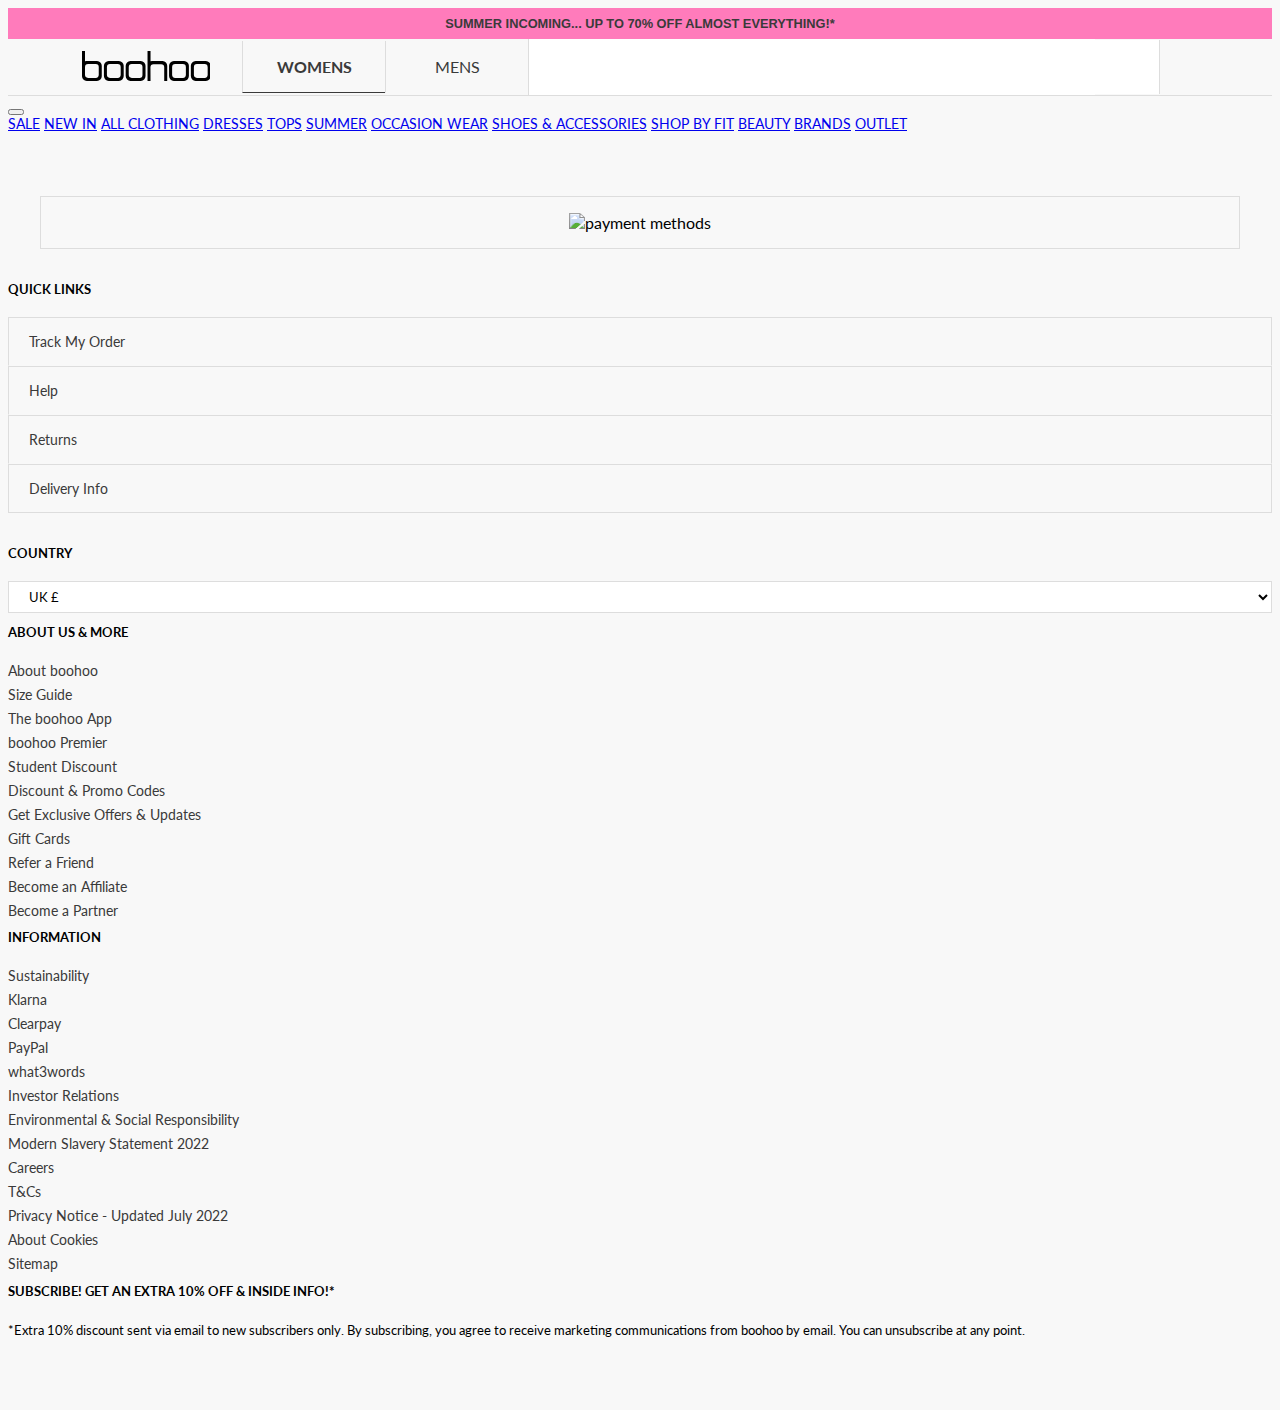
==== product-one.html @ 7d6a8aeb "A" ====
<!doctype html>
<html lang="en">

<head>
    <meta charset="utf-8">
    <meta name="viewport" content="width=device-width, initial-scale=1">
    <title>Bootstrap demo</title>
    <link href="https://cdn.jsdelivr.net/npm/bootstrap@5.3.0/dist/css/bootstrap.min.css" rel="stylesheet"
        integrity="sha384-9ndCyUaIbzAi2FUVXJi0CjmCapSmO7SnpJef0486qhLnuZ2cdeRhO02iuK6FUUVM" crossorigin="anonymous">
    <link rel="preconnect" href="https://fonts.googleapis.com">
    <link rel="preconnect" href="https://fonts.gstatic.com" crossorigin>
    <link href="https://fonts.googleapis.com/css2?family=Lato:wght@400;700&display=swap" rel="stylesheet">
    <style>
        body {
            background: #f8f8f8;
            font-family: 'Lato', sans-serif;
            /* font:13px/1.2 "Lato","Helvetica Neue","Helvetica","Arial","Nimbus Sans L","Nimbus Sans D OT","Liberation Sans",sans-serif */
        }

        body img {
            max-width: 100%;
        }

        .navegation-container {
            position: fixed;
            top: 0;
        }

        .first-navigation {
            align-items: center;
            display: flex;
            border-bottom: 1px solid #ddd;
            justify-content: center;
        }

        .first-navigation_logo {
            margin: 0 2rem;
        }

        .first-navigation .first-navigation_search {
            width: 50%;
            display: flex;
            align-items: center;
        }

        .first-navigation .first-navigation_search button {
            background: #fff;
            border: 0;
            height: 54px;
            padding: 0 2rem;
            border-right: 1px solid #ddd;
        }

        .first-navigation .first-navigation_search input {
            height: 54px;
            width: 90%;
            border: 0;
            border-left: 1px solid #ddd;
        }


        .first-navigation .first-navigation_settings {
            margin-left: 10px;
        }

        .first-navigation .first-navigation_settings ul {
            align-items: center;
            display: flex;
            list-style: none;
            margin: 0;
            padding: 0;
        }

        .first-navigation .first-navigation_settings ul li {
            margin-right: 20px;
        }

        .first-navigation .first-navigation_settings ul li a {
            color: #3a3a3a
        }

        .first-navigation .first-navigation_gender_container {
            display: flex;
        }

        .first-navigation .first-navigation_gender_container a,
        .first-navigation .first-navigation_gender_container a {
            color: #3a3a3a;
            text-decoration: none;
            padding: 1rem;
            border-left: 1px solid #ddd;
            width: 110px;
            text-align: center;
            border-bottom: 1px solid transparent;
        }

        .first-navigation .first-navigation_gender_container a:first-child {
            font-weight: bold;
            border-bottom: 1px solid #3a3a3a;
        }

        .b-promotion_header-wrapper {
            background: #ff7bbb;
            padding: 0.5rem 0;
        }

        .b-promotion_header-wrapper a {
            text-transform: uppercase;
            color: #3a3a3a;
            text-decoration: none;
            font-size: .8rem;
            text-align: center;
            display: block;
            font-family: Arial, Helvetica, sans-serif;
            font-weight: bold;
        }

        .navbar-expand-lg .navbar-collapse {
            justify-content: center;
            font-size: .9rem
        }

        .l-footer-top {
            margin: 2rem;
        }

        .l-footer-top .b-footer_top {
            display: flex;
            justify-content: center;
            border: 1px solid #ddd;
            padding: 1rem;
        }

        footer {
            padding-bottom: 4rem;
        }

        footer h2 {
            font-weight: 700;
            margin-bottom: 20px;
            text-transform: uppercase;
            font-size: .8rem;
        }

        footer ul {
            margin: 0;
            padding: 0;
            list-style: none;
        }

        footer ul li a {
            color: #3a3a3a;
            text-decoration: none;
            font-size: .9rem;
        }

        footer #quick-links select {
            background: #fff;
            border: 1px solid #ddd;
            height: 32px;
            line-height: 32px;
            border-radius: 0;
            box-shadow: none;
            box-sizing: border-box;
            color: inherit;
            cursor: pointer;
            font-family: inherit;
            font-size: 13px;
            font-weight: normal;
            height: 32px;
            line-height: 18px;
            outline: none;
            padding: 0 36px 0 16px;
            position: relative;
            -webkit-user-select: none;
            user-select: none;
            width: 100%;
        }

        footer #quick-links ul {
            margin-bottom: 2rem;
        }

        footer #quick-links ul li {
            border: solid 1px #ddd;
            border-bottom-color: transparent;
        }

        footer #quick-links ul li:last-child {
            border-bottom-color: #ddd;
        }

        footer #quick-links ul li a {
            align-items: center;
            border-top: 1px solid #ddd;
            display: flex;
            justify-content: space-between;
            padding: 15px 15px 15px 20px;
            text-decoration: none;
            width: 100%;
            background-color: transparent;
            border: none;
        }

        footer #about_us ul li,
        footer #information ul li{
            display: block;
            margin-bottom: 5px;
        }

    </style>
    <script src="https://unpkg.com/feather-icons"></script>
</head>

<body>
    <div class="navigation-container">
        <div class="b-promotion_header-wrapper">
            <a href="https://www.boohoo.com/womens/promo/flash-sale-2?topstrip_flash-sale-2">
                <span class="b-promotion_header">SUMMER INCOMING... UP TO 70% OFF ALMOST EVERYTHING!*</span>
            </a>
        </div>
        <div class="first-navigation">
            <div class="first-navigation_logo">
                <svg xmlns="http://www.w3.org/2000/svg" width="128.7" height="30" viewBox="0 0 171.59 40" role="img"
                    aria-label="Boohoo" focusable="false">
                    <path
                        d="M49.26,13.33H35.56a6.44,6.44,0,0,0-6.35,6.51V33.39a6.44,6.44,0,0,0,6.35,6.5h13.7a6.43,6.43,0,0,0,6.35-6.5V19.79a6.46,6.46,0,0,0-6.35-6.51Zm2.33,8.31V31.69a4.23,4.23,0,0,1-4.08,4.24H37.3a4.18,4.18,0,0,1-4.07-4.24v-10a4.14,4.14,0,0,1,4.05-4.23H47.51a4.14,4.14,0,0,1,4.08,4.21Zm26.77-8.36H64.6a6.52,6.52,0,0,0-6.35,6.56V33.39a6.45,6.45,0,0,0,6.35,6.5H78.36a6.43,6.43,0,0,0,6.35-6.5V19.79a6.48,6.48,0,0,0-6.35-6.51Zm2.27,8.36V31.69a4.15,4.15,0,0,1-4,4.24H66.4a4.18,4.18,0,0,1-4.07-4.24v-10a4.15,4.15,0,0,1,4.07-4.23H76.61a4.21,4.21,0,0,1,4.08,4.23Zm55.56-8.36H122.43a6.51,6.51,0,0,0-6.34,6.56V33.39a6.45,6.45,0,0,0,6.34,6.5h13.76a6.46,6.46,0,0,0,6.35-6.5V19.79A6.48,6.48,0,0,0,136.19,13.28Zm2.33,8.36V31.69a4.23,4.23,0,0,1-4.08,4.24H124.29a4.19,4.19,0,0,1-4.13-4.24h0v-10a4.16,4.16,0,0,1,4.08-4.23h10.21a4.14,4.14,0,0,1,4.07,4.21v0Zm26.72-8.36H151.48a6.52,6.52,0,0,0-6.35,6.56V33.39a6.46,6.46,0,0,0,6.35,6.5h13.76a6.46,6.46,0,0,0,6.35-6.5V19.79A6.48,6.48,0,0,0,165.24,13.28Zm2.33,8.36V31.69a4.23,4.23,0,0,1-4.08,4.24H153.28a4.18,4.18,0,0,1-4.07-4.24v-10a4.14,4.14,0,0,1,4-4.23h10.23a4.14,4.14,0,0,1,4.08,4.21v0ZM20,13.28H6.24A5.68,5.68,0,0,0,4,13.76V0H0V33.44A6.48,6.48,0,0,0,6.35,40H20a6.44,6.44,0,0,0,6.35-6.51V19.79a6.37,6.37,0,0,0-6.26-6.46H20Zm2.33,8.36V31.69a4.23,4.23,0,0,1-4.08,4.24H8.1A4.18,4.18,0,0,1,4,31.69v-10A4.2,4.2,0,0,1,8.1,17.46H18.31a4.13,4.13,0,0,1,4.07,4.18Zm85-8.31H93.54a5.23,5.23,0,0,0-2.16.48V.11h-4V40h4v-.32l-.11-17.88a4.19,4.19,0,0,1,4.07-4.18h10.22a4.17,4.17,0,0,1,4.07,4.23V40h4V20a6.41,6.41,0,0,0-6.21-6.61h-.14Z"
                        transform="translate(0)"></path>
                </svg>
            </div>
            <div class="first-navigation_gender_container">
                <a href="#" class="first-navigation_womens">WOMENS</a>
                <a href="#" class="first-navigation_mens">MENS</a>
            </div>
            <div class="first-navigation_search">
                <input type="text" /><button type="submit"><i data-feather="search"></button></i>
            </div>
            <div class="first-navigation_settings">
                <ul>
                    <li>
                        <a href=""><i data-feather="user"></i></a>
                    </li>
                    <li>
                        <a href=""><i data-feather="heart"></i></a>
                    </li>
                    <li>
                        <a href=""><i data-feather="shopping-bag"></i></a>
                    </li>
                </ul>
            </div>
        </div>
        <nav class="navbar navbar-expand-lg bg-body-tertiary">
            <div class="container-fluid">
                <button class="navbar-toggler" type="button" data-bs-toggle="collapse"
                    data-bs-target="#navbarNavAltMarkup" aria-controls="navbarNavAltMarkup" aria-expanded="false"
                    aria-label="Toggle navigation">
                    <span class="navbar-toggler-icon"></span>
                </button>
                <div class="collapse navbar-collapse" id="navbarNavAltMarkup">
                    <div class="navbar-nav">
                        <a class="nav-link active" aria-current="page" href="./product-one.html">SALE</a>
                        <a class="nav-link" href="./product-one.html">NEW IN</a>
                        <a class="nav-link" href="./product-one.html">ALL CLOTHING</a>
                        <a class="nav-link" href="./product-one.html">DRESSES</a>
                        <a class="nav-link" href="./product-one.html">TOPS</a>
                        <a class="nav-link" href="./product-one.html">SUMMER</a>
                        <a class="nav-link" href="./product-one.html">OCCASION WEAR</a>
                        <a class="nav-link" href="./product-one.html">SHOES & ACCESSORIES</a>
                        <a class="nav-link" href="./product-one.html">SHOP BY FIT</a>
                        <a class="nav-link" href="./product-one.html">BEAUTY</a>
                        <a class="nav-link" href="./product-one.html">BRANDS</a>
                        <a class="nav-link" href="./product-one.html">OUTLET</a>
                    </div>
                </div>
            </div>
        </nav>
    </div>
    <div class="container" style="padding-top:1rem;padding-bottom:1rem;">
        <div class="row">

        </div>
    </div>


    <div class="l-footer-top">
        <section class="b-footer_top">
            <!-- <img class="m-hide-lg_up"
                    src="https://www.boohoo.com/on/demandware.static/-/Library-Sites-boohoo-content-global-sfra/default/dwbb9b1554/images/footer/uk_payment_fooer_strip_mob_1811.svg"
                    loading="lazy" alt="payment methods"> -->
            <img class="m-hide-md m-hide-sm"
                src="https://www.boohoo.com/on/demandware.static/-/Library-Sites-boohoo-content-global-sfra/default/dw623cf164/images/footer/uk_payment_fooer_strip_desk_1811.svg"
                loading="lazy" alt="payment methods">
        </section>
    </div>

    <footer class="container">
        <div class="row">
            <div class="col-2" id="quick-links">
                <h2>QUICK LINKS</h2>
                <ul>
                    <li><a href="#">Track My Order</a></li>
                    <li><a href="#">Help</a></li>
                    <li><a href="#">Returns</a></li>
                    <li><a href="#">Delivery Info</a></li>
                </ul>
                <h2>COUNTRY</h2>
                <select name="language" id="language">
                    <option value="uk">UK £</option>
                    <option value="ireland">Ireland €</option>
                    <option value="us">U.S. $</option>
                </select>
            </div>
            <div class="col-3" id="about_us">
                <h2>ABOUT US & MORE</h2>
                <ul>
                    <li><a href="#">About boohoo</a></li>
                    <li><a href="#">Size Guide</a></li>
                    <li><a href="#">The boohoo App</a></li>
                    <li><a href="#">boohoo Premier</a></li>
                    <li><a href="#">Student Discount</a></li>
                    <li><a href="#">Discount & Promo Codes</a></li>
                    <li><a href="#">Get Exclusive Offers & Updates</a></li>
                    <li><a href="#">Gift Cards</a></li>
                    <li><a href="#">Refer a Friend</a></li>
                    <li><a href="#">Become an Affiliate</a></li>
                    <li><a href="#">Become a Partner</a></li>
                </ul>
            </div>
            <div class="col-3" id="information">
                <h2>INFORMATION</h2>
                <ul>
                    <li><a href="#">Sustainability</a></li>
                    <li><a href="#">Klarna</a></li>
                    <li><a href="#">Clearpay</a></li>
                    <li><a href="#">PayPal</a></li>
                    <li><a href="#">what3words</a></li>
                    <li><a href="#">Investor Relations</a></li>
                    <li><a href="#">Environmental & Social Responsibility</a></li>
                    <li><a href="#">Modern Slavery Statement 2022</a></li>
                    <li><a href="#">Careers</a></li>
                    <li><a href="#">T&Cs</a></li>
                    <li><a href="#">Privacy Notice - Updated July 2022</a></li>
                    <li><a href="#">About Cookies</a></li>
                    <li><a href="#">Sitemap</a></li>
                </ul>
            </div>
            <div class="col-3" id="subscribe">
                <h2>SUBSCRIBE! GET AN EXTRA 10% OFF & INSIDE INFO!*</h2>
                <span style="font-size:.8rem">
                    *Extra 10% discount sent via email to new subscribers only. By subscribing, you agree to receive
                    marketing communications from boohoo by email. You can unsubscribe at any point.
                </span>
            </div>
        </div>
    </footer>

    <script src="https://cdn.jsdelivr.net/npm/@popperjs/core@2.11.8/dist/umd/popper.min.js"
        integrity="sha384-I7E8VVD/ismYTF4hNIPjVp/Zjvgyol6VFvRkX/vR+Vc4jQkC+hVqc2pM8ODewa9r"
        crossorigin="anonymous"></script>
    <script src="https://cdn.jsdelivr.net/npm/bootstrap@5.3.0/dist/js/bootstrap.min.js"
        integrity="sha384-fbbOQedDUMZZ5KreZpsbe1LCZPVmfTnH7ois6mU1QK+m14rQ1l2bGBq41eYeM/fS"
        crossorigin="anonymous"></script>
    <script>
        feather.replace()
    </script>
</body>

</html>
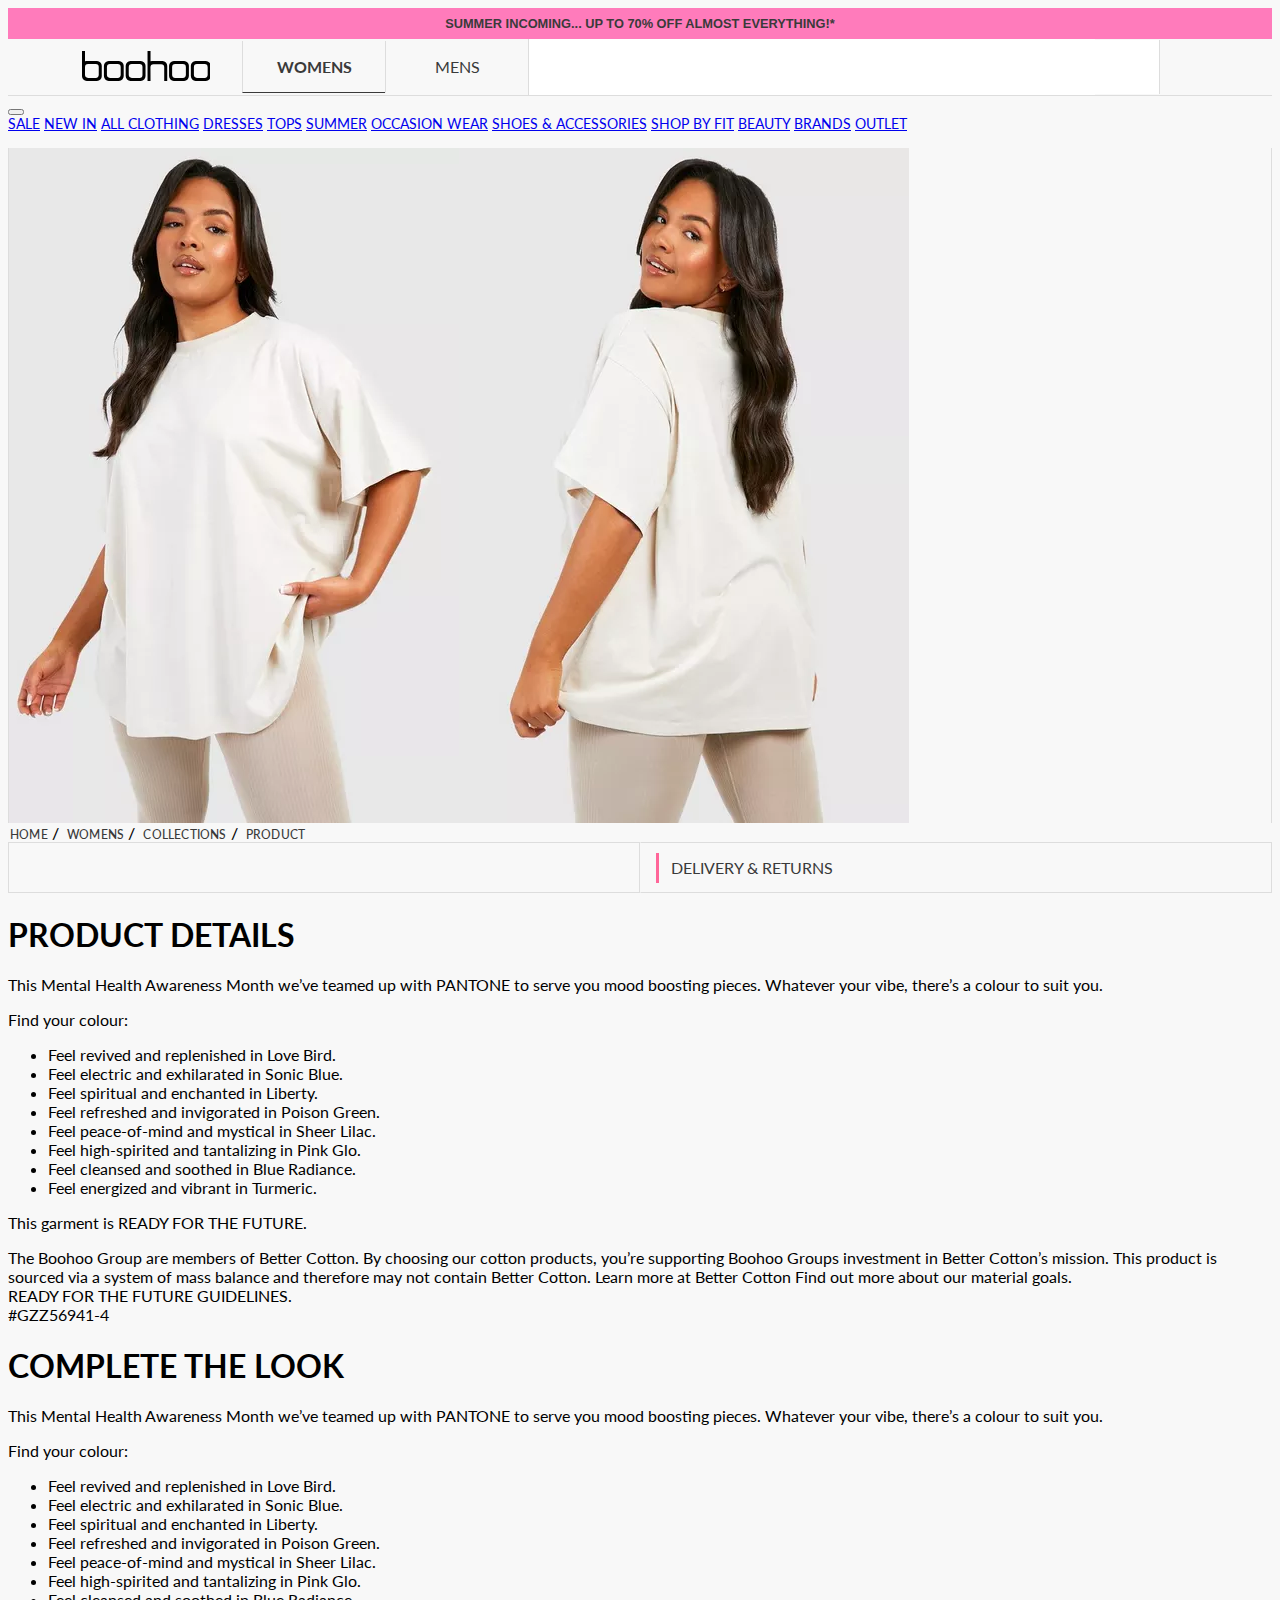
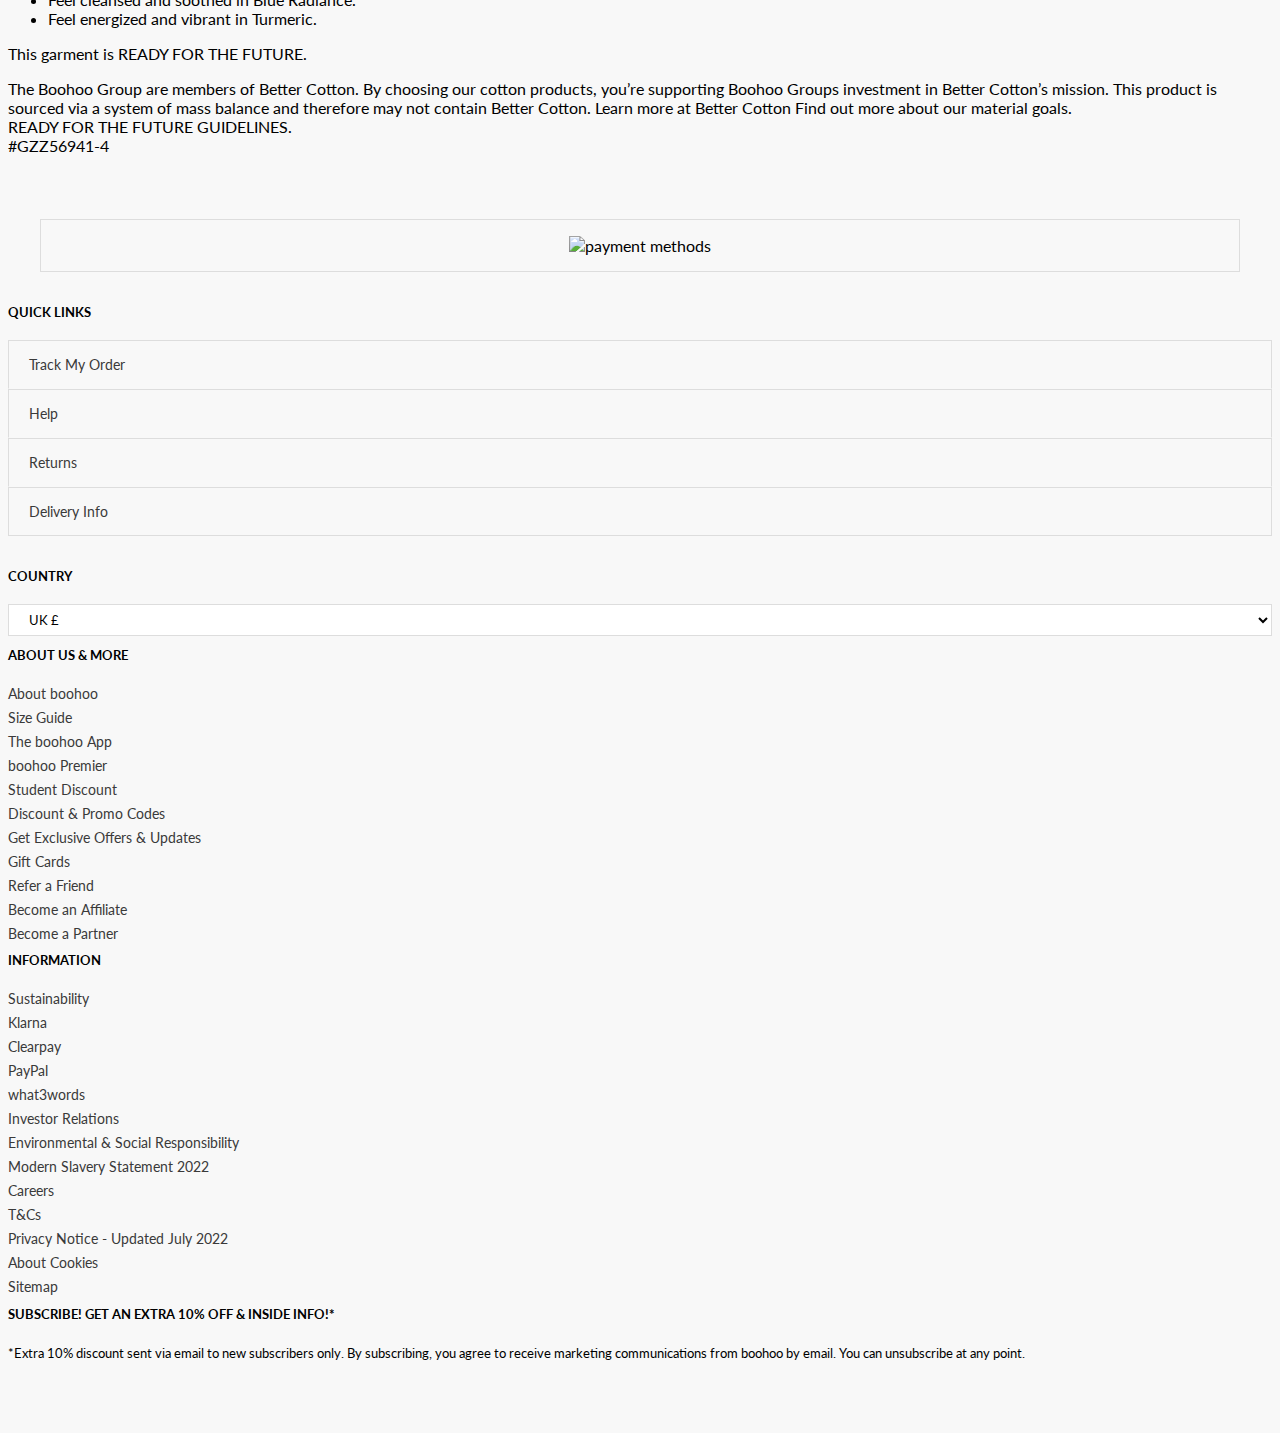
==== commit 54aa66bc: "A" ====
--- a/product-one.html
+++ b/product-one.html
@@ -10,204 +10,61 @@
     <link rel="preconnect" href="https://fonts.googleapis.com">
     <link rel="preconnect" href="https://fonts.gstatic.com" crossorigin>
     <link href="https://fonts.googleapis.com/css2?family=Lato:wght@400;700&display=swap" rel="stylesheet">
+    <link rel="stylesheet" href="./assets/css/styles.css">
     <style>
-        body {
-            background: #f8f8f8;
-            font-family: 'Lato', sans-serif;
-            /* font:13px/1.2 "Lato","Helvetica Neue","Helvetica","Arial","Nimbus Sans L","Nimbus Sans D OT","Liberation Sans",sans-serif */
-        }
-
-        body img {
-            max-width: 100%;
-        }
-
-        .navegation-container {
-            position: fixed;
-            top: 0;
-        }
-
-        .first-navigation {
-            align-items: center;
-            display: flex;
-            border-bottom: 1px solid #ddd;
-            justify-content: center;
-        }
-
-        .first-navigation_logo {
-            margin: 0 2rem;
-        }
-
-        .first-navigation .first-navigation_search {
-            width: 50%;
-            display: flex;
-            align-items: center;
-        }
-
-        .first-navigation .first-navigation_search button {
-            background: #fff;
-            border: 0;
-            height: 54px;
-            padding: 0 2rem;
-            border-right: 1px solid #ddd;
-        }
-
-        .first-navigation .first-navigation_search input {
-            height: 54px;
-            width: 90%;
-            border: 0;
-            border-left: 1px solid #ddd;
-        }
-
-
-        .first-navigation .first-navigation_settings {
-            margin-left: 10px;
-        }
-
-        .first-navigation .first-navigation_settings ul {
-            align-items: center;
+        .b-breadcrumbs .b-breadcrumbs-list {
             display: flex;
             list-style: none;
             margin: 0;
             padding: 0;
-        }
-
-        .first-navigation .first-navigation_settings ul li {
-            margin-right: 20px;
-        }
-
-        .first-navigation .first-navigation_settings ul li a {
-            color: #3a3a3a
-        }
-
-        .first-navigation .first-navigation_gender_container {
+            text-transform: uppercase;
+        }
+
+        .b-breadcrumbs .b-breadcrumbs-list li span {
+            margin: 0 2px;
+            font-weight: 500;
+            letter-spacing: .2px;
+        }
+
+        .b-breadcrumbs .b-breadcrumbs-list li a {
+            text-decoration: none;
+            font-size: 12px;
+            line-height: 1.2;
+            color: #3a3a3a;
+        }
+
+        .b-returns {
             display: flex;
         }
 
-        .first-navigation .first-navigation_gender_container a,
-        .first-navigation .first-navigation_gender_container a {
+        .b-returns div {
+            width: 50%;
+            border: 1px solid #ddd;
+            padding: 15px;
+            position: relative;
+        }
+
+        .b-returns div:last-child {
+            border-left: 1px solid transparent;
+        }
+
+        .b-returns div a {
+            text-decoration: none;
             color: #3a3a3a;
-            text-decoration: none;
-            padding: 1rem;
-            border-left: 1px solid #ddd;
-            width: 110px;
-            text-align: center;
-            border-bottom: 1px solid transparent;
-        }
-
-        .first-navigation .first-navigation_gender_container a:first-child {
-            font-weight: bold;
-            border-bottom: 1px solid #3a3a3a;
-        }
-
-        .b-promotion_header-wrapper {
-            background: #ff7bbb;
-            padding: 0.5rem 0;
-        }
-
-        .b-promotion_header-wrapper a {
             text-transform: uppercase;
-            color: #3a3a3a;
-            text-decoration: none;
-            font-size: .8rem;
-            text-align: center;
+            margin-left:15px;
+        }
+
+        .b-returns div:last-child:before {
+            background: #f69;
+            content: "";
             display: block;
-            font-family: Arial, Helvetica, sans-serif;
-            font-weight: bold;
-        }
-
-        .navbar-expand-lg .navbar-collapse {
-            justify-content: center;
-            font-size: .9rem
-        }
-
-        .l-footer-top {
-            margin: 2rem;
-        }
-
-        .l-footer-top .b-footer_top {
-            display: flex;
-            justify-content: center;
-            border: 1px solid #ddd;
-            padding: 1rem;
-        }
-
-        footer {
-            padding-bottom: 4rem;
-        }
-
-        footer h2 {
-            font-weight: 700;
-            margin-bottom: 20px;
-            text-transform: uppercase;
-            font-size: .8rem;
-        }
-
-        footer ul {
-            margin: 0;
-            padding: 0;
-            list-style: none;
-        }
-
-        footer ul li a {
-            color: #3a3a3a;
-            text-decoration: none;
-            font-size: .9rem;
-        }
-
-        footer #quick-links select {
-            background: #fff;
-            border: 1px solid #ddd;
-            height: 32px;
-            line-height: 32px;
-            border-radius: 0;
-            box-shadow: none;
-            box-sizing: border-box;
-            color: inherit;
-            cursor: pointer;
-            font-family: inherit;
-            font-size: 13px;
-            font-weight: normal;
-            height: 32px;
-            line-height: 18px;
-            outline: none;
-            padding: 0 36px 0 16px;
-            position: relative;
-            -webkit-user-select: none;
-            user-select: none;
-            width: 100%;
-        }
-
-        footer #quick-links ul {
-            margin-bottom: 2rem;
-        }
-
-        footer #quick-links ul li {
-            border: solid 1px #ddd;
-            border-bottom-color: transparent;
-        }
-
-        footer #quick-links ul li:last-child {
-            border-bottom-color: #ddd;
-        }
-
-        footer #quick-links ul li a {
-            align-items: center;
-            border-top: 1px solid #ddd;
-            display: flex;
-            justify-content: space-between;
-            padding: 15px 15px 15px 20px;
-            text-decoration: none;
-            width: 100%;
-            background-color: transparent;
-            border: none;
-        }
-
-        footer #about_us ul li,
-        footer #information ul li{
-            display: block;
-            margin-bottom: 5px;
-        }
-
+            height: 30px;
+            position: absolute;
+            top: 50%;
+            transform: translateY(-50%);
+            width: 3px;
+        }
     </style>
     <script src="https://unpkg.com/feather-icons"></script>
 </head>
@@ -277,7 +134,120 @@
     </div>
     <div class="container" style="padding-top:1rem;padding-bottom:1rem;">
         <div class="row">
-
+            <div class="col-8">
+                <div style="display:flex;overflow: hidden;border-left: 1px solid #ddd;border-right: 1px solid #ddd;">
+                    <img src="./assets/img/product-one_picture_1.webp" alt="">
+                    <img src="./assets/img/product-one_picture_2.webp" alt="">
+                </div>
+            </div>
+            <div class="col-4">
+                <nav class="b-breadcrumbs">
+                    <ol class="b-breadcrumbs-list" itemscope="" itemtype="https://schema.org/BreadcrumbList">
+                        <li class="b-breadcrumbs-item">
+                            <a class="b-breadcrumbs-link" href="https://www.boohoo.com/" data-tau="breadcrumbs_link"
+                                itemprop="item">
+                                <span itemprop="name">Home</span>
+                            </a>
+                        </li>
+                        <li class="b-breadcrumbs-item">
+                            <span class="b-breadcrumbs-icon">/</span>
+                            <a class="b-breadcrumbs-link" href="https://www.boohoo.com/womens"
+                                data-tau="breadcrumbs_link" itemprop="item">
+                                <span itemprop="name">WOMENS</span>
+                            </a>
+                        </li>
+                        <li class="b-breadcrumbs-item">
+                            <span class="b-breadcrumbs-icon">/</span>
+                            <a class="b-breadcrumbs-link" href="https://www.boohoo.com/womens/collections"
+                                data-tau="breadcrumbs_link" itemprop="item">
+                                <span itemprop="name">Collections</span>
+                            </a>
+                        </li>
+                        <li class="b-breadcrumbs-item">
+                            <span class="b-breadcrumbs-icon">/</span>
+                            <a class="b-breadcrumbs-link" aria-current="page"
+                                href="https://www.boohoo.com/pantone-boxy-zip-through-hoodie/GZZ56941-4.html"
+                                data-tau="breadcrumbs_link" itemprop="item">
+                                <span itemprop="name">Product</span>
+                            </a>
+                        </li>
+                    </ol>
+                </nav>
+            </div>
+            <div class="col-12">
+                <div class="b-returns">
+                    <div></div>
+                    <div><a href="#">Delivery & Returns</a></div>
+                </div>
+            </div>
+            <div class="col-6 b-product_section m-description">
+                <h1>PRODUCT DETAILS</h1>
+                <p>
+                    This Mental Health Awareness Month we’ve teamed up with PANTONE to serve you mood boosting pieces.
+                    Whatever your vibe, there’s a colour to suit you.
+                </p>
+
+                <p>Find your colour:</p>
+                <ul>
+                    <li>Feel revived and replenished in Love Bird.</li>
+                    <li>Feel electric and exhilarated in Sonic Blue.</li>
+                    <li>Feel spiritual and enchanted in Liberty.</li>
+                    <li>Feel refreshed and invigorated in Poison Green.</li>
+                    <li>Feel peace-of-mind and mystical in Sheer Lilac.</li>
+                    <li>Feel high-spirited and tantalizing in Pink Glo.</li>
+                    <li>Feel cleansed and soothed in Blue Radiance.</li>
+                    <li>Feel energized and vibrant in Turmeric.</li>
+                </ul>
+
+
+                <p>This garment is READY FOR THE FUTURE.</p>
+                <p>
+                    The Boohoo Group are members of Better Cotton. By choosing our cotton products, you’re supporting
+                    Boohoo
+                    Groups investment in Better Cotton’s mission. This product is sourced via a system of mass balance
+                    and
+                    therefore may not contain Better Cotton. Learn more at Better Cotton
+                    Find out more about our material goals.
+                    <br>
+                    READY FOR THE FUTURE GUIDELINES.
+                    <br>
+                    #GZZ56941-4
+                </p>
+            </div>
+            <div class="col-6 b-product_section">
+                <h1>COMPLETE THE LOOK</h1>
+                <p>
+                    This Mental Health Awareness Month we’ve teamed up with PANTONE to serve you mood boosting pieces.
+                    Whatever your vibe, there’s a colour to suit you.
+                </p>
+
+                <p>Find your colour:</p>
+                <ul>
+                    <li>Feel revived and replenished in Love Bird.</li>
+                    <li>Feel electric and exhilarated in Sonic Blue.</li>
+                    <li>Feel spiritual and enchanted in Liberty.</li>
+                    <li>Feel refreshed and invigorated in Poison Green.</li>
+                    <li>Feel peace-of-mind and mystical in Sheer Lilac.</li>
+                    <li>Feel high-spirited and tantalizing in Pink Glo.</li>
+                    <li>Feel cleansed and soothed in Blue Radiance.</li>
+                    <li>Feel energized and vibrant in Turmeric.</li>
+                </ul>
+
+
+                <p>This garment is READY FOR THE FUTURE.</p>
+                <p>
+                    The Boohoo Group are members of Better Cotton. By choosing our cotton products, you’re supporting
+                    Boohoo
+                    Groups investment in Better Cotton’s mission. This product is sourced via a system of mass balance
+                    and
+                    therefore may not contain Better Cotton. Learn more at Better Cotton
+                    Find out more about our material goals.
+                    <br>
+                    READY FOR THE FUTURE GUIDELINES.
+                    <br>
+                    #GZZ56941-4
+                </p>
+            </div>
         </div>
     </div>
 
--- a/assets/css/styles.css
+++ b/assets/css/styles.css
@@ -0,0 +1,196 @@
+body {
+    background: #f8f8f8;
+    font-family: 'Lato', sans-serif;
+    /* font:13px/1.2 "Lato","Helvetica Neue","Helvetica","Arial","Nimbus Sans L","Nimbus Sans D OT","Liberation Sans",sans-serif */
+}
+
+body img {
+    max-width: 100%;
+}
+
+.navegation-container {
+    position: fixed;
+    top: 0;
+}
+
+.first-navigation {
+    align-items: center;
+    display: flex;
+    border-bottom: 1px solid #ddd;
+    justify-content: center;
+}
+
+.first-navigation_logo {
+    margin: 0 2rem;
+}
+
+.first-navigation .first-navigation_search {
+    width: 50%;
+    display: flex;
+    align-items: center;
+}
+
+.first-navigation .first-navigation_search button {
+    background: #fff;
+    border: 0;
+    height: 54px;
+    padding: 0 2rem;
+    border-right: 1px solid #ddd;
+}
+
+.first-navigation .first-navigation_search input {
+    height: 54px;
+    width: 90%;
+    border: 0;
+    border-left: 1px solid #ddd;
+}
+
+
+.first-navigation .first-navigation_settings {
+    margin-left: 10px;
+}
+
+.first-navigation .first-navigation_settings ul {
+    align-items: center;
+    display: flex;
+    list-style: none;
+    margin: 0;
+    padding: 0;
+}
+
+.first-navigation .first-navigation_settings ul li {
+    margin-right: 20px;
+}
+
+.first-navigation .first-navigation_settings ul li a {
+    color: #3a3a3a
+}
+
+.first-navigation .first-navigation_gender_container {
+    display: flex;
+}
+
+.first-navigation .first-navigation_gender_container a,
+.first-navigation .first-navigation_gender_container a {
+    color: #3a3a3a;
+    text-decoration: none;
+    padding: 1rem;
+    border-left: 1px solid #ddd;
+    width: 110px;
+    text-align: center;
+    border-bottom: 1px solid transparent;
+}
+
+.first-navigation .first-navigation_gender_container a:first-child {
+    font-weight: bold;
+    border-bottom: 1px solid #3a3a3a;
+}
+
+.b-promotion_header-wrapper {
+    background: #ff7bbb;
+    padding: 0.5rem 0;
+}
+
+.b-promotion_header-wrapper a {
+    text-transform: uppercase;
+    color: #3a3a3a;
+    text-decoration: none;
+    font-size: .8rem;
+    text-align: center;
+    display: block;
+    font-family: Arial, Helvetica, sans-serif;
+    font-weight: bold;
+}
+
+.navbar-expand-lg .navbar-collapse {
+    justify-content: center;
+    font-size: .9rem
+}
+
+.l-footer-top {
+    margin: 2rem;
+}
+
+.l-footer-top .b-footer_top {
+    display: flex;
+    justify-content: center;
+    border: 1px solid #ddd;
+    padding: 1rem;
+}
+
+footer {
+    padding-bottom: 4rem;
+}
+
+footer h2 {
+    font-weight: 700;
+    margin-bottom: 20px;
+    text-transform: uppercase;
+    font-size: .8rem;
+}
+
+footer ul {
+    margin: 0;
+    padding: 0;
+    list-style: none;
+}
+
+footer ul li a {
+    color: #3a3a3a;
+    text-decoration: none;
+    font-size: .9rem;
+}
+
+footer #quick-links select {
+    background: #fff;
+    border: 1px solid #ddd;
+    height: 32px;
+    line-height: 32px;
+    border-radius: 0;
+    box-shadow: none;
+    box-sizing: border-box;
+    color: inherit;
+    cursor: pointer;
+    font-family: inherit;
+    font-size: 13px;
+    font-weight: normal;
+    height: 32px;
+    line-height: 18px;
+    outline: none;
+    padding: 0 36px 0 16px;
+    position: relative;
+    -webkit-user-select: none;
+    user-select: none;
+    width: 100%;
+}
+
+footer #quick-links ul {
+    margin-bottom: 2rem;
+}
+
+footer #quick-links ul li {
+    border: solid 1px #ddd;
+    border-bottom-color: transparent;
+}
+
+footer #quick-links ul li:last-child {
+    border-bottom-color: #ddd;
+}
+
+footer #quick-links ul li a {
+    align-items: center;
+    border-top: 1px solid #ddd;
+    display: flex;
+    justify-content: space-between;
+    padding: 15px 15px 15px 20px;
+    text-decoration: none;
+    width: 100%;
+    background-color: transparent;
+    border: none;
+}
+
+footer #about_us ul li,
+footer #information ul li {
+    display: block;
+    margin-bottom: 5px;
+}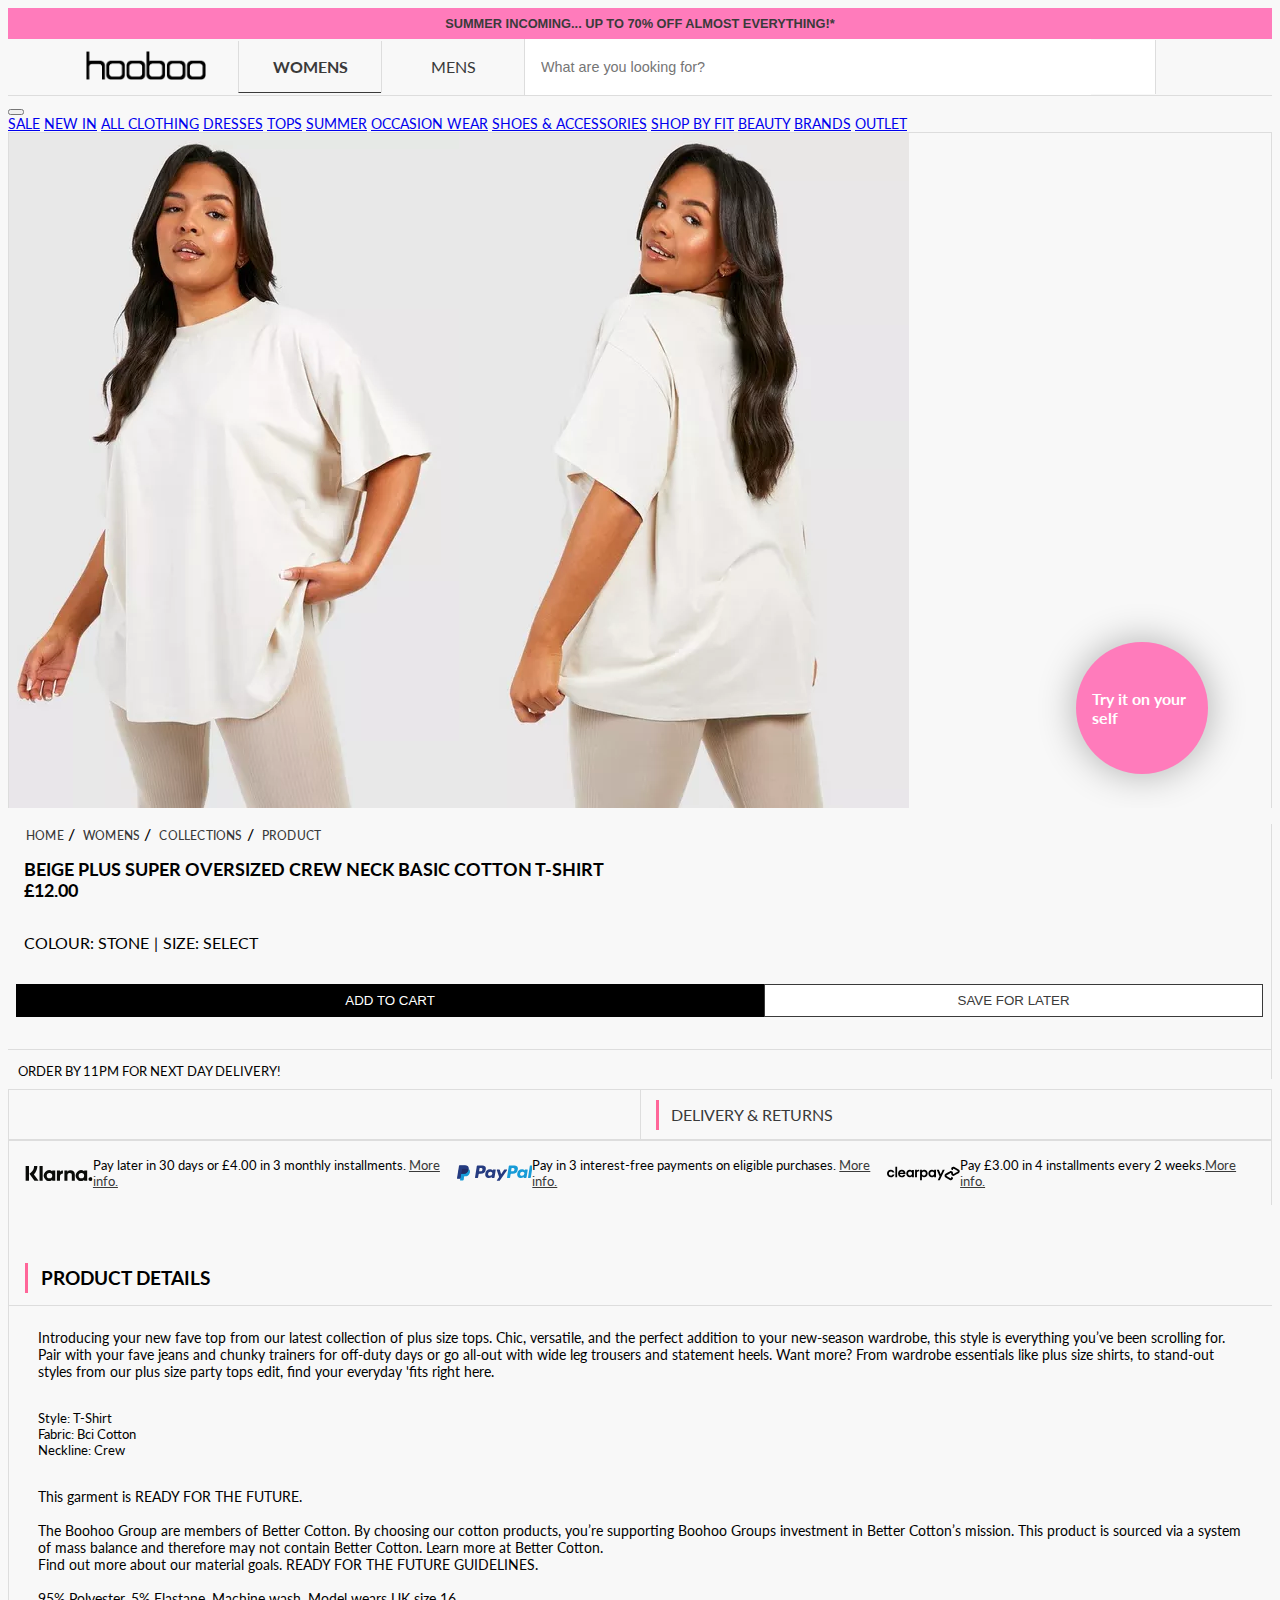
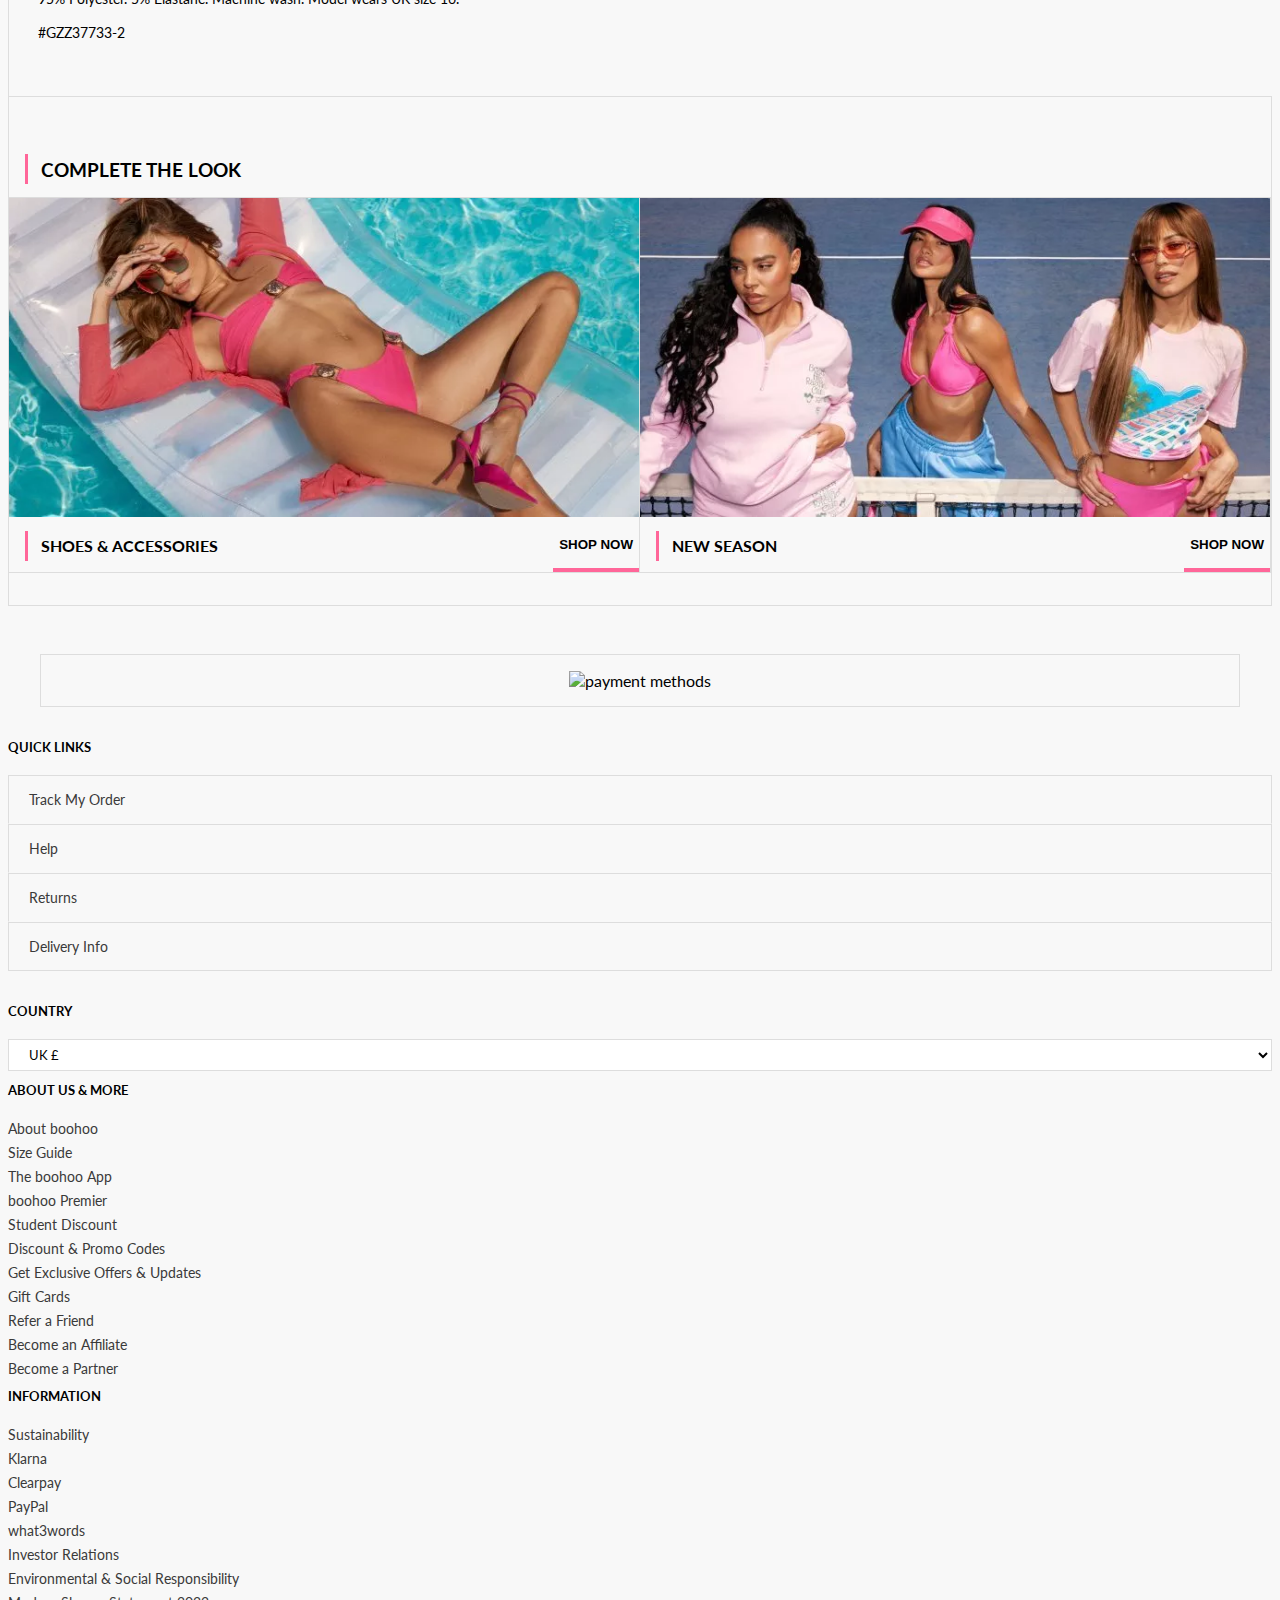
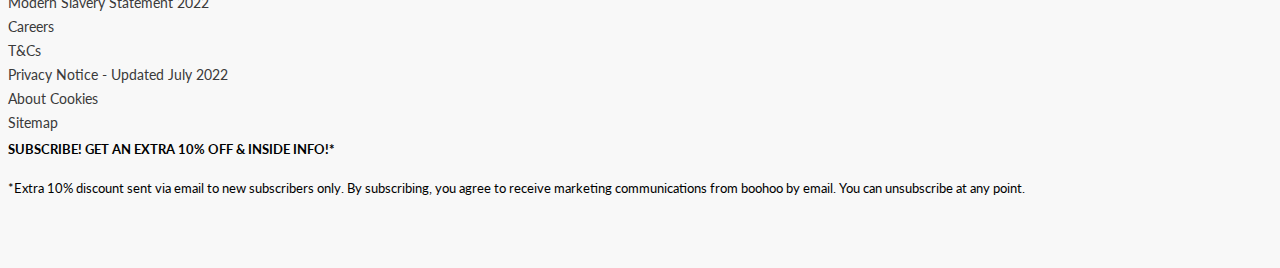
==== commit a50f5151: "A" ====
--- a/product-one.html
+++ b/product-one.html
@@ -4,7 +4,7 @@
 <head>
     <meta charset="utf-8">
     <meta name="viewport" content="width=device-width, initial-scale=1">
-    <title>Bootstrap demo</title>
+    <title>Hooboo - Shop</title>
     <link href="https://cdn.jsdelivr.net/npm/bootstrap@5.3.0/dist/css/bootstrap.min.css" rel="stylesheet"
         integrity="sha384-9ndCyUaIbzAi2FUVXJi0CjmCapSmO7SnpJef0486qhLnuZ2cdeRhO02iuK6FUUVM" crossorigin="anonymous">
     <link rel="preconnect" href="https://fonts.googleapis.com">
@@ -12,6 +12,10 @@
     <link href="https://fonts.googleapis.com/css2?family=Lato:wght@400;700&display=swap" rel="stylesheet">
     <link rel="stylesheet" href="./assets/css/styles.css">
     <style>
+        .b-breadcrumbs {
+            margin-left: 1rem;
+        }
+
         .b-breadcrumbs .b-breadcrumbs-list {
             display: flex;
             list-style: none;
@@ -39,20 +43,19 @@
 
         .b-returns div {
             width: 50%;
-            border: 1px solid #ddd;
             padding: 15px;
             position: relative;
         }
 
         .b-returns div:last-child {
-            border-left: 1px solid transparent;
+            border-left: 1px solid #ddd;
         }
 
         .b-returns div a {
             text-decoration: none;
             color: #3a3a3a;
             text-transform: uppercase;
-            margin-left:15px;
+            margin-left: 15px;
         }
 
         .b-returns div:last-child:before {
@@ -65,6 +68,206 @@
             transform: translateY(-50%);
             width: 3px;
         }
+
+        #product-similar,
+        #product-description {
+            border-bottom: 1px solid #ddd;
+            border-left: 1px solid #ddd;
+            padding: 3rem 0 2rem;
+        }
+
+        #product-similar {
+            border-right: 1px solid #ddd;
+        }
+
+        #product-similar img {
+            margin-bottom: 1rem;
+        }
+
+        #product-similar h1 {
+            margin-bottom: 0;
+        }
+
+        #product-similar h2 {
+            margin: 0;
+            padding: 0;
+            padding-left: 1rem;
+            font-size: 1rem;
+            display: flex;
+            align-items: center;
+        }
+
+        #product-returns,
+        #product-images {
+            border: 1px solid #ddd;
+        }
+
+        #product-images {
+            padding: 0;
+            border-top: 0;
+            border-bottom: 0;
+        }
+
+        #product-images div {
+            display: flex;
+            overflow: hidden;
+            position:relative;
+        }
+
+        #product-similar h1,
+        #product-description h1 {
+            font-size: 1.2rem;
+            padding-bottom: 1rem;
+            border-bottom: 1px solid #ddd;
+            position: relative;
+            padding-left: 1rem;
+            display: flex;
+            align-items: center;
+        }
+
+        #product-similar h1 span,
+        #product-similar h2 span,
+        #product-description h1 span {
+            padding-left: 1rem;
+        }
+
+        #product-similar h1:before,
+        #product-similar h2:before,
+        #product-description h1:before {
+            background: #f69;
+            content: "";
+            display: block;
+            height: 30px;
+            position: absolute;
+            width: 3px;
+        }
+
+        #product-description p {
+            font-size: .9rem;
+            padding: .5rem 1.8rem;
+        }
+
+        #product-description ul {
+            font-size: .8rem;
+            list-style: none;
+            margin: 0;
+            padding: .5rem 1.8rem;
+            margin-bottom: 0.5rem
+        }
+
+        #product-details {
+            border-right: 1px solid #ddd;
+            padding: 0;
+            margin-top: 1rem;
+        }
+
+        .product-details_send_warning {
+            margin: 10px 0;
+            padding-left: 10px;
+            padding-right: 10px;
+            padding-top: 10px;
+            border-top: 1px solid #ddd;
+            margin-top: 2rem;
+        }
+
+        .product-details_send_warning svg {
+            margin-left: 10px;
+            margin-right: 10px;
+        }
+
+        .product-details_send_warning span {
+            font-size: .8rem;
+        }
+
+        .product-details_buy_buttons {
+            display: flex;
+            margin: 0.5rem;
+        }
+
+        .product-details_buy_buttons button {
+            color: #fff;
+            border: 0;
+            padding: .5rem 1rem;
+            text-transform: uppercase;
+        }
+
+        .product-details_buy_buttons button:first-child {
+            background: #000;
+            width: 60%;
+        }
+
+        .product-details_buy_buttons button:last-child {
+            background: #fff;
+            color: #3a3a3a;
+            border: 1px solid;
+            width: 40%;
+            white-space: nowrap;
+        }
+
+        .product-details_title_price ul {
+            font-size: 1.1rem;
+            font-weight: bold;
+        }
+
+        .product-details_title_price ul,
+        .product-details_type ul {
+            list-style: none;
+            padding: 0;
+            margin: 0;
+        }
+
+        .product-details_title_price {
+            margin: 1rem;
+        }
+
+        .product-details_type {
+            margin: 2rem 1rem;
+        }
+
+        .product-details_type ul {
+            display: flex;
+        }
+
+        .product-details_type ul li {
+            margin-right: 5px;
+        }
+
+        .product-details_payment_methods {
+            padding: 1rem;
+            border: 1px solid #ddd;
+            border-bottom: 0;
+            justify-content: space-between;
+        }
+
+        .product-details_payment_methods,
+        .product-details_payment_methods div {
+            display: flex;
+            align-items: center;
+        }
+
+        .product-details_payment_methods p {
+            margin: 0;
+            padding: 0;
+            font-size: .8rem;
+        }
+
+        .product-details_payment_methods p a {
+            color: #3a3a3a
+        }
+
+        .product-similar_actions {
+            display: flex;
+            justify-content: space-between;
+            align-items: flex-start;
+        }
+
+        .product-similar_actions button {
+            border: 0;
+            background: transparent;
+            font-weight: bold;
+            border-bottom: 4px solid #f69;
+            padding-bottom: 1rem;
+        }
     </style>
     <script src="https://unpkg.com/feather-icons"></script>
 </head>
@@ -78,19 +281,15 @@
         </div>
         <div class="first-navigation">
             <div class="first-navigation_logo">
-                <svg xmlns="http://www.w3.org/2000/svg" width="128.7" height="30" viewBox="0 0 171.59 40" role="img"
-                    aria-label="Boohoo" focusable="false">
-                    <path
-                        d="M49.26,13.33H35.56a6.44,6.44,0,0,0-6.35,6.51V33.39a6.44,6.44,0,0,0,6.35,6.5h13.7a6.43,6.43,0,0,0,6.35-6.5V19.79a6.46,6.46,0,0,0-6.35-6.51Zm2.33,8.31V31.69a4.23,4.23,0,0,1-4.08,4.24H37.3a4.18,4.18,0,0,1-4.07-4.24v-10a4.14,4.14,0,0,1,4.05-4.23H47.51a4.14,4.14,0,0,1,4.08,4.21Zm26.77-8.36H64.6a6.52,6.52,0,0,0-6.35,6.56V33.39a6.45,6.45,0,0,0,6.35,6.5H78.36a6.43,6.43,0,0,0,6.35-6.5V19.79a6.48,6.48,0,0,0-6.35-6.51Zm2.27,8.36V31.69a4.15,4.15,0,0,1-4,4.24H66.4a4.18,4.18,0,0,1-4.07-4.24v-10a4.15,4.15,0,0,1,4.07-4.23H76.61a4.21,4.21,0,0,1,4.08,4.23Zm55.56-8.36H122.43a6.51,6.51,0,0,0-6.34,6.56V33.39a6.45,6.45,0,0,0,6.34,6.5h13.76a6.46,6.46,0,0,0,6.35-6.5V19.79A6.48,6.48,0,0,0,136.19,13.28Zm2.33,8.36V31.69a4.23,4.23,0,0,1-4.08,4.24H124.29a4.19,4.19,0,0,1-4.13-4.24h0v-10a4.16,4.16,0,0,1,4.08-4.23h10.21a4.14,4.14,0,0,1,4.07,4.21v0Zm26.72-8.36H151.48a6.52,6.52,0,0,0-6.35,6.56V33.39a6.46,6.46,0,0,0,6.35,6.5h13.76a6.46,6.46,0,0,0,6.35-6.5V19.79A6.48,6.48,0,0,0,165.24,13.28Zm2.33,8.36V31.69a4.23,4.23,0,0,1-4.08,4.24H153.28a4.18,4.18,0,0,1-4.07-4.24v-10a4.14,4.14,0,0,1,4-4.23h10.23a4.14,4.14,0,0,1,4.08,4.21v0ZM20,13.28H6.24A5.68,5.68,0,0,0,4,13.76V0H0V33.44A6.48,6.48,0,0,0,6.35,40H20a6.44,6.44,0,0,0,6.35-6.51V19.79a6.37,6.37,0,0,0-6.26-6.46H20Zm2.33,8.36V31.69a4.23,4.23,0,0,1-4.08,4.24H8.1A4.18,4.18,0,0,1,4,31.69v-10A4.2,4.2,0,0,1,8.1,17.46H18.31a4.13,4.13,0,0,1,4.07,4.18Zm85-8.31H93.54a5.23,5.23,0,0,0-2.16.48V.11h-4V40h4v-.32l-.11-17.88a4.19,4.19,0,0,1,4.07-4.18h10.22a4.17,4.17,0,0,1,4.07,4.23V40h4V20a6.41,6.41,0,0,0-6.21-6.61h-.14Z"
-                        transform="translate(0)"></path>
-                </svg>
+                <img src="./assets/img/logo.png" alt="" style=" width: 120px; ">
             </div>
             <div class="first-navigation_gender_container">
                 <a href="#" class="first-navigation_womens">WOMENS</a>
                 <a href="#" class="first-navigation_mens">MENS</a>
             </div>
             <div class="first-navigation_search">
-                <input type="text" /><button type="submit"><i data-feather="search"></button></i>
+                <input type="text" placeholder="What are you looking for?" /><button type="submit"><i
+                        data-feather="search"></button></i>
             </div>
             <div class="first-navigation_settings">
                 <ul>
@@ -132,15 +331,16 @@
             </div>
         </nav>
     </div>
-    <div class="container" style="padding-top:1rem;padding-bottom:1rem;">
+    <div class="container" style="padding-bottom:1rem;">
         <div class="row">
-            <div class="col-8">
-                <div style="display:flex;overflow: hidden;border-left: 1px solid #ddd;border-right: 1px solid #ddd;">
+            <div class="col-8" id="product-images">
+                <div>
+                    <a href="./trend-vr.html" style=" position: absolute; background: #ff7bbb; text-decoration: none; color: #fff; font-weight: bold; padding: 1rem; border-radius: 50%; width: 100px; height: 100px; display: flex; align-items: center; right: 5%; justify-content: center; bottom: 5%; box-shadow: 0 0 38px rgba(0,0,0,.3); "><span>Try it on your self</span></a>
                     <img src="./assets/img/product-one_picture_1.webp" alt="">
                     <img src="./assets/img/product-one_picture_2.webp" alt="">
                 </div>
             </div>
-            <div class="col-4">
+            <div class="col-4" id="product-details">
                 <nav class="b-breadcrumbs">
                     <ol class="b-breadcrumbs-list" itemscope="" itemtype="https://schema.org/BreadcrumbList">
                         <li class="b-breadcrumbs-item">
@@ -173,80 +373,148 @@
                         </li>
                     </ol>
                 </nav>
-            </div>
-            <div class="col-12">
+
+                <div class="product-details_title_price">
+                    <ul>
+                        <li>BEIGE PLUS SUPER OVERSIZED CREW NECK BASIC COTTON T-SHIRT</li>
+                        <li>£12.00</li>
+                    </ul>
+                </div>
+                <div class="product-details_type">
+                    <ul>
+                        <li>COLOUR: STONE</li>
+                        <li>|</li>
+                        <li>SIZE: SELECT</li>
+                    </ul>
+                </div>
+                <div class="product-details_buy_buttons">
+                    <button>Add to cart</button>
+                    <button>Save for later</button>
+                </div>
+                <div class="product-details_send_warning">
+                    <i data-feather="truck" width="16" height="16"></i><span>ORDER BY 11PM FOR NEXT DAY DELIVERY!</span>
+                </div>
+            </div>
+
+            <div class="col-12" id="product-returns">
                 <div class="b-returns">
                     <div></div>
                     <div><a href="#">Delivery & Returns</a></div>
                 </div>
             </div>
-            <div class="col-6 b-product_section m-description">
-                <h1>PRODUCT DETAILS</h1>
+            <div class="product-details_payment_methods">
+                <div>
+                    <svg role="img" class="i-icon i-icon-klarna" height="15" width="70"
+                        xmlns="http://www.w3.org/2000/svg" viewBox="0 0 53.305 12" focusable="false">
+                        <path fill="#0a0b09"
+                            d="M63.594 38.5a1.52 1.52 0 0 0-1.51 1.548 1.545 1.545 0 0 0 1.51 1.548 1.52 1.52 0 0 0 1.51-1.548 1.474 1.474 0 0 0-1.51-1.548zM58.6 37.3a2.134 2.134 0 0 0-2.206-2.09 2.158 2.158 0 0 0-2.206 2.09 2.21 2.21 0 0 0 4.413 0zm.039-4.065h2.4v8.129h-2.4v-.5a4.3 4.3 0 1 1 0-7.123v-.5zm-19.355 1.049v-1.045h-2.478v8.129h2.477v-3.794c0-1.277 1.394-1.974 2.323-1.974h.039v-2.361a2.963 2.963 0 0 0-2.361 1.045zM33.09 37.3a2.134 2.134 0 0 0-2.206-2.09 2.158 2.158 0 0 0-2.206 2.09 2.21 2.21 0 0 0 4.413 0zm0-4.065h2.4v8.129h-2.4v-.5a4.3 4.3 0 1 1 0-7.123v-.5zm14.594-.232a2.908 2.908 0 0 0-2.477 1.123v-.89h-2.4v8.129h2.439V37.11a1.716 1.716 0 0 1 1.819-1.858 1.593 1.593 0 0 1 1.665 1.819v4.3h2.4v-5.19a3.231 3.231 0 0 0-3.445-3.174zM22.91 41.368h2.516V29.6H22.91zm-11.11 0h2.671V29.6H11.8v11.768zM21.168 29.6a9.362 9.362 0 0 1-2.748 6.7l3.716 5.071h-3.29l-4.026-5.535 1.045-.774a6.747 6.747 0 0 0 2.71-5.458z"
+                            transform="translate(-16.214 -38) translate(4.414 8.4)"></path>
+                    </svg>
+                    <p>Pay later in 30 days or £4.00 in 3 monthly installments. <a href="#">More info.</a></p>
+                </div>
+                <div>
+                    <svg role="img" class="i-icon i-icon-paypal" height="16" width="78"
+                        xmlns="http://www.w3.org/2000/svg" viewBox="0 0 59.155 12.15" focusable="false">
+                        <g transform="translate(-922.51 -838.953)">
+                            <g transform="translate(936.583 839.104)">
+                                <path id="Path_3432"
+                                    d="M29 59.4h-3.5a.527.527 0 0 0-.5.419l-1.41 8.99a.3.3 0 0 0 .229.343h1.714a.527.527 0 0 0 .5-.419l.381-2.438a.5.5 0 0 1 .5-.419h1.1c2.324 0 3.657-1.1 4-3.352a2.683 2.683 0 0 0-.457-2.248A3.332 3.332 0 0 0 29 59.4zm.381 3.314c-.19 1.257-1.143 1.257-2.1 1.257h-.5l.381-2.362a.29.29 0 0 1 .3-.229h.238c.648 0 1.219 0 1.524.343a1.159 1.159 0 0 1 .154.991zm10.1-.076H37.8a.332.332 0 0 0-.3.229l-.076.457-.114-.152a2.392 2.392 0 0 0-1.981-.686 3.839 3.839 0 0 0-3.733 3.39 3.3 3.3 0 0 0 .61 2.59 2.607 2.607 0 0 0 2.133.838 3.249 3.249 0 0 0 2.324-.952l-.076.457a.3.3 0 0 0 .229.343h1.562a.527.527 0 0 0 .5-.419l.914-5.752a.3.3 0 0 0-.229-.343zm-2.362 3.276a1.864 1.864 0 0 1-1.9 1.6 1.437 1.437 0 0 1-1.143-.457 1.394 1.394 0 0 1-.267-1.181 1.853 1.853 0 0 1 1.867-1.6 1.307 1.307 0 0 1 1.1.457 1.216 1.216 0 0 1 .336 1.181zm11.314-3.276H46.75a.526.526 0 0 0-.419.229L44.007 66.3l-.99-3.314a.534.534 0 0 0-.457-.343h-1.677a.3.3 0 0 0-.3.3v.076l1.867 5.448-1.752 2.476a.31.31 0 0 0 .076.419.229.229 0 0 0 .152.038H42.6a.612.612 0 0 0 .419-.19l5.6-8.114a.31.31 0 0 0-.076-.419.384.384 0 0 0-.114-.038z"
+                                    fill="#253b80" transform="translate(-23.581 -59.4)"></path>
+                                <path id="Path_3433"
+                                    d="M94.7 59.4h-3.5a.527.527 0 0 0-.5.419l-1.41 8.99a.3.3 0 0 0 .229.343h1.829a.361.361 0 0 0 .343-.3l.419-2.552a.5.5 0 0 1 .5-.419h1.1c2.324 0 3.657-1.1 4-3.352a2.683 2.683 0 0 0-.457-2.248A3.332 3.332 0 0 0 94.7 59.4zm.381 3.314c-.19 1.257-1.143 1.257-2.1 1.257h-.531l.381-2.362a.29.29 0 0 1 .3-.229h.229c.648 0 1.219 0 1.524.343a1.041 1.041 0 0 1 .194.991zm10.1-.076H103.5a.332.332 0 0 0-.3.229l-.076.457-.124-.153a2.392 2.392 0 0 0-1.981-.686 3.839 3.839 0 0 0-3.733 3.39 3.3 3.3 0 0 0 .61 2.59 2.607 2.607 0 0 0 2.133.838 3.249 3.249 0 0 0 2.324-.952l-.076.457a.3.3 0 0 0 .229.343h1.562a.527.527 0 0 0 .5-.419l.914-5.752a.3.3 0 0 0-.229-.343zm-2.362 3.276a1.864 1.864 0 0 1-1.9 1.6 1.437 1.437 0 0 1-1.143-.457 1.394 1.394 0 0 1-.267-1.181 1.853 1.853 0 0 1 1.867-1.6 1.307 1.307 0 0 1 1.1.457 1.216 1.216 0 0 1 .336 1.181zm4.343-6.248l-1.448 9.143a.3.3 0 0 0 .229.343h1.486a.527.527 0 0 0 .5-.419l1.41-8.99a.3.3 0 0 0-.229-.343h-1.676a.286.286 0 0 0-.279.267z"
+                                    fill="#179bd7" transform="translate(-64.252 -59.4)"></path>
+                            </g>
+                            <g transform="translate(922.51 838.953)">
+                                <path id="Path_3434"
+                                    d="M70.724 27.864l.223-1.308H68.3l1.5-9.756c0-.064.064-.1.128-.1h3.7a3.255 3.255 0 0 1 2.52.766 1.512 1.512 0 0 1 .415.766 2.9 2.9 0 0 1 0 1.053v.287l.223.128a2.047 2.047 0 0 1 .415.319 1.425 1.425 0 0 1 .351.766 2.727 2.727 0 0 1-.064 1.116 4.613 4.613 0 0 1-.447 1.276 2.5 2.5 0 0 1-.734.8 3.119 3.119 0 0 1-.989.447 4.713 4.713 0 0 1-1.212.128h-.287a.881.881 0 0 0-.861.766v.1l-.351 2.329-.032.1c0 .032 0 .032-.032.064h-.033c0-.047-1.786-.047-1.786-.047z"
+                                    fill="#253b80" transform="translate(-67.845 -16.282)"></path>
+                                <path id="Path_3435"
+                                    d="M81.311 25c0 .064-.032.161-.032.225-.482 2.541-2.187 3.409-4.342 3.409h-1.093a.52.52 0 0 0-.515.45l-.579 3.57-.161 1.029a.288.288 0 0 0 .225.322h1.994a.451.451 0 0 0 .45-.386l.032-.1.354-2.348.032-.129a.451.451 0 0 1 .45-.386h.289c1.9 0 3.377-.772 3.795-2.991a2.5 2.5 0 0 0-.386-2.251 1.1 1.1 0 0 0-.513-.414z"
+                                    fill="#179bd7" transform="translate(-72.186 -22.005)"></path>
+                                <path id="Path_3436" fill="#222d65"
+                                    d="M82.367 23.961a2.564 2.564 0 0 0-.482-.1 4.868 4.868 0 0 0-.965-.064h-2.927a.451.451 0 0 0-.45.386l-.611 3.956-.032.129a.52.52 0 0 1 .515-.45h1.093c2.155 0 3.859-.868 4.342-3.409 0-.064.032-.161.032-.225a1.616 1.616 0 0 0-.418-.161c-.032-.03-.064-.03-.097-.062z"
+                                    transform="translate(-73.757 -21.131)"></path>
+                                <path id="Path_3437"
+                                    d="M70.684 18.461a.447.447 0 0 1 .446-.383h2.9a8.486 8.486 0 0 1 .957.064 3.709 3.709 0 0 1 .574.128c.159.064.287.1.415.159a2.324 2.324 0 0 0-.51-2.136 3.664 3.664 0 0 0-2.836-.893h-3.668a.516.516 0 0 0-.51.446l-1.563 9.82a.3.3 0 0 0 .255.351H69.5l.574-3.667c.004.032.61-3.889.61-3.889z"
+                                    fill="#253b80" transform="translate(-66.885 -15.4)"></path>
+                            </g>
+                        </g>
+                    </svg>
+                    <p>Pay in 3 interest-free payments on eligible purchases. <a href="#">More info.</a></p>
+                </div>
+                <div>
+                    <svg role="img" class="i-icon i-icon-clearpay" height="15" width="75"
+                        xmlns="http://www.w3.org/2000/svg" viewBox="0 0 79 15">
+                        <path
+                            d="m77.8 7.1-2.3 1.3-2.3 1.4c-1.5.9-3.5-.2-3.5-2v-.4c0-.3-.4-.5-.7-.4l-2.1 1.2-2.1 1.3c-.3.1-.3.6 0 .8l2.1 1.2 2.1 1.2c.3.2.7 0 .7-.4v-.7c0-.4.4-.6.7-.4l1.1.6c.1.1.2.3.2.4v.3c0 1.8-1.9 2.9-3.5 2l-2.3-1.3-2.3-1.3c-1.5-.9-1.5-3.2 0-4.1l2.3-1.3 2.3-1.3c1.6-.9 3.5.2 3.5 2v.4c0 .3.4.5.7.4l2.1-1.3 2.2-1.2c.3-.2.3-.6 0-.8l-2.2-1.2-2.1-1.2c-.3-.2-.7 0-.7.4v.7c0 .3-.4.5-.7.4l-1-.6c-.2-.1-.3-.3-.3-.4v-.3c0-1.8 2-2.9 3.5-2.1l2.3 1.4 2.3 1.3c1.6.9 1.6 3.1 0 4z">
+                        </path>
+                        <path d="m62.7 3.5-5.4 11.2h-2.2l2-4.2-3.1-7h2.3l2 4.7 2.2-4.7z"></path>
+                        <path fill-rule="evenodd"
+                            d="M35.9 3.5h2v1.1c.6-.8 1.4-1.2 2.5-1.2 2.1 0 3.8 1.8 3.8 4.1s-1.7 4.1-3.9 4.1c-1 0-1.8-.4-2.4-1.1v4.2h-2zm6.3 3.9c0-1.2-1-2.2-2.1-2.2-1.2 0-2.2.9-2.2 2.2 0 1.3 1 2.3 2.2 2.3 1.1 0 2.1-1 2.1-2.3z">
+                        </path>
+                        <path fill-rule="evenodd"
+                            d="M51.2 11.5v-1.1c-.6.7-1.4 1.2-2.5 1.2-2.1 0-3.8-1.8-3.8-4.1s1.7-4.1 3.9-4.1c1 0 1.8.5 2.4 1.1v-1h2v8zm0-4c0-1.3-1-2.3-2.2-2.3-1.2 0-2.1 1-2.1 2.3 0 1.3.9 2.3 2.1 2.3 1.2 0 2.2-1 2.2-2.3z">
+                        </path>
+                        <path
+                            d="M32.4 4.3s.5-.9 1.7-.9c.6 0 .9.2.9.2v2s-.7-.5-1.4-.4c-.7.1-1.1.7-1.1 1.6v4.7h-2v-8h1.9v.8zM8.1 8.5c-.4 1.8-2 3.1-4 3.1C1.8 11.6 0 9.8 0 7.5s1.8-4.1 4.2-4.1c1.9 0 3.5 1.3 3.9 3.1h-2C5.7 5.7 5 5.3 4.2 5.3 3 5.3 2 6.2 2 7.5c0 1.3 1 2.3 2.2 2.3.8 0 1.5-.5 1.9-1.3zM9.1.3H11v11.2H9.1z">
+                        </path>
+                        <path fill-rule="evenodd"
+                            d="M14 8c.2 1.2 1 1.9 2.1 1.9.8 0 1.5-.4 1.8-1.1H20c-.5 1.7-2 2.8-4 2.8-2.4 0-4-1.7-4-4.1 0-2.3 1.7-4.1 4.1-4.1 2.3 0 4 1.8 4 4.1V8zm3.9-1.2c-.1-1-.9-1.6-1.9-1.6-1 0-1.8.6-2 1.6zM27.2 10.4c-.6.8-1.4 1.2-2.5 1.2-2.1 0-3.8-1.7-3.8-4.1 0-2.3 1.7-4.1 3.9-4.1 1 0 1.8.5 2.4 1.2v-1h2v7.9h-2zm0-3c0-1.3-1-2.2-2.1-2.2-1.2 0-2.2.9-2.2 2.2 0 1.3 1 2.3 2.2 2.3 1.1 0 2.1-.9 2.1-2.3z">
+                        </path>
+                    </svg>
+                    <p>Pay £3.00 in 4 installments every 2 weeks.<a href="#">More info.</a></p>
+                </div>
+            </div>
+            <div class="col-6 b-product_section m-description" id="product-description">
+                <h1><span>PRODUCT DETAILS</span></h1>
                 <p>
-                    This Mental Health Awareness Month we’ve teamed up with PANTONE to serve you mood boosting pieces.
-                    Whatever your vibe, there’s a colour to suit you.
+                    Introducing your new fave top from our latest collection of plus size tops. Chic, versatile, and the
+                    perfect addition to your new-season wardrobe, this style is everything you’ve been scrolling
+                    for.<br>
+                    Pair with your fave jeans and chunky trainers for off-duty days or go all-out with wide leg trousers
+                    and statement heels. Want more? From wardrobe essentials like plus size shirts, to stand-out styles
+                    from our plus size party tops edit, find your everyday 'fits right here.
                 </p>
-
-                <p>Find your colour:</p>
                 <ul>
-                    <li>Feel revived and replenished in Love Bird.</li>
-                    <li>Feel electric and exhilarated in Sonic Blue.</li>
-                    <li>Feel spiritual and enchanted in Liberty.</li>
-                    <li>Feel refreshed and invigorated in Poison Green.</li>
-                    <li>Feel peace-of-mind and mystical in Sheer Lilac.</li>
-                    <li>Feel high-spirited and tantalizing in Pink Glo.</li>
-                    <li>Feel cleansed and soothed in Blue Radiance.</li>
-                    <li>Feel energized and vibrant in Turmeric.</li>
+                    <li>Style: T-Shirt</li>
+                    <li>Fabric: Bci Cotton</li>
+                    <li>Neckline: Crew</li>
                 </ul>
-
-
-                <p>This garment is READY FOR THE FUTURE.</p>
                 <p>
+                    This garment is READY FOR THE FUTURE.<br><br>
+
                     The Boohoo Group are members of Better Cotton. By choosing our cotton products, you’re supporting
                     Boohoo
                     Groups investment in Better Cotton’s mission. This product is sourced via a system of mass balance
                     and
-                    therefore may not contain Better Cotton. Learn more at Better Cotton
+                    therefore may not contain Better Cotton. Learn more at Better Cotton. <br>
                     Find out more about our material goals.
-                    <br>
-                    READY FOR THE FUTURE GUIDELINES.
-                    <br>
-                    #GZZ56941-4
+
+                    READY FOR THE FUTURE GUIDELINES.<br><br>
+
+                    95% Polyester. 5% Elastane. Machine wash. Model wears UK size 16.<br><br>
+
+                    #GZZ37733-2
                 </p>
             </div>
-            <div class="col-6 b-product_section">
-                <h1>COMPLETE THE LOOK</h1>
-                <p>
-                    This Mental Health Awareness Month we’ve teamed up with PANTONE to serve you mood boosting pieces.
-                    Whatever your vibe, there’s a colour to suit you.
-                </p>
-
-                <p>Find your colour:</p>
-                <ul>
-                    <li>Feel revived and replenished in Love Bird.</li>
-                    <li>Feel electric and exhilarated in Sonic Blue.</li>
-                    <li>Feel spiritual and enchanted in Liberty.</li>
-                    <li>Feel refreshed and invigorated in Poison Green.</li>
-                    <li>Feel peace-of-mind and mystical in Sheer Lilac.</li>
-                    <li>Feel high-spirited and tantalizing in Pink Glo.</li>
-                    <li>Feel cleansed and soothed in Blue Radiance.</li>
-                    <li>Feel energized and vibrant in Turmeric.</li>
-                </ul>
-
-
-                <p>This garment is READY FOR THE FUTURE.</p>
-                <p>
-                    The Boohoo Group are members of Better Cotton. By choosing our cotton products, you’re supporting
-                    Boohoo
-                    Groups investment in Better Cotton’s mission. This product is sourced via a system of mass balance
-                    and
-                    therefore may not contain Better Cotton. Learn more at Better Cotton
-                    Find out more about our material goals.
-                    <br>
-                    READY FOR THE FUTURE GUIDELINES.
-                    <br>
-                    #GZZ56941-4
-                </p>
+            <div class="col-6 b-product_section" id="product-similar">
+                <h1><span>COMPLETE THE LOOK</span></h1>
+                <div style=" display: flex; ">
+                    <div style=" border-right: 1px solid #ddd; border-bottom: 1px solid #ddd;">
+                        <img src="./assets/img/demo_similar_1.webp" alt="">
+                        <div class="product-similar_actions">
+                            <h2><span>SHOES & ACCESSORIES</span></h2>
+                            <button>SHOP NOW</button>
+                        </div>
+                    </div>
+                    <div style=" border-right: 1px solid #ddd; border-bottom: 1px solid #ddd;">
+                        <img src="./assets/img/demo_similar_2.webp" alt="">
+                        <div class="product-similar_actions">
+                            <h2><span>NEW SEASON</span></h2>
+                            <button>SHOP NOW</button>
+                        </div>
+                    </div>
+                </div>
             </div>
         </div>
     </div>
--- a/assets/css/styles.css
+++ b/assets/css/styles.css
@@ -41,8 +41,13 @@
 .first-navigation .first-navigation_search input {
     height: 54px;
     width: 90%;
+    padding-left:1rem;
     border: 0;
     border-left: 1px solid #ddd;
+}
+
+.first-navigation .first-navigation_search input::placeholder {
+    font-size: .9rem;
 }
 
 
@@ -193,4 +198,8 @@
 footer #information ul li {
     display: block;
     margin-bottom: 5px;
+}
+
+.navbar.navbar-expand-lg.bg-body-tertiary{
+    border-bottom:1px solid #ddd
 }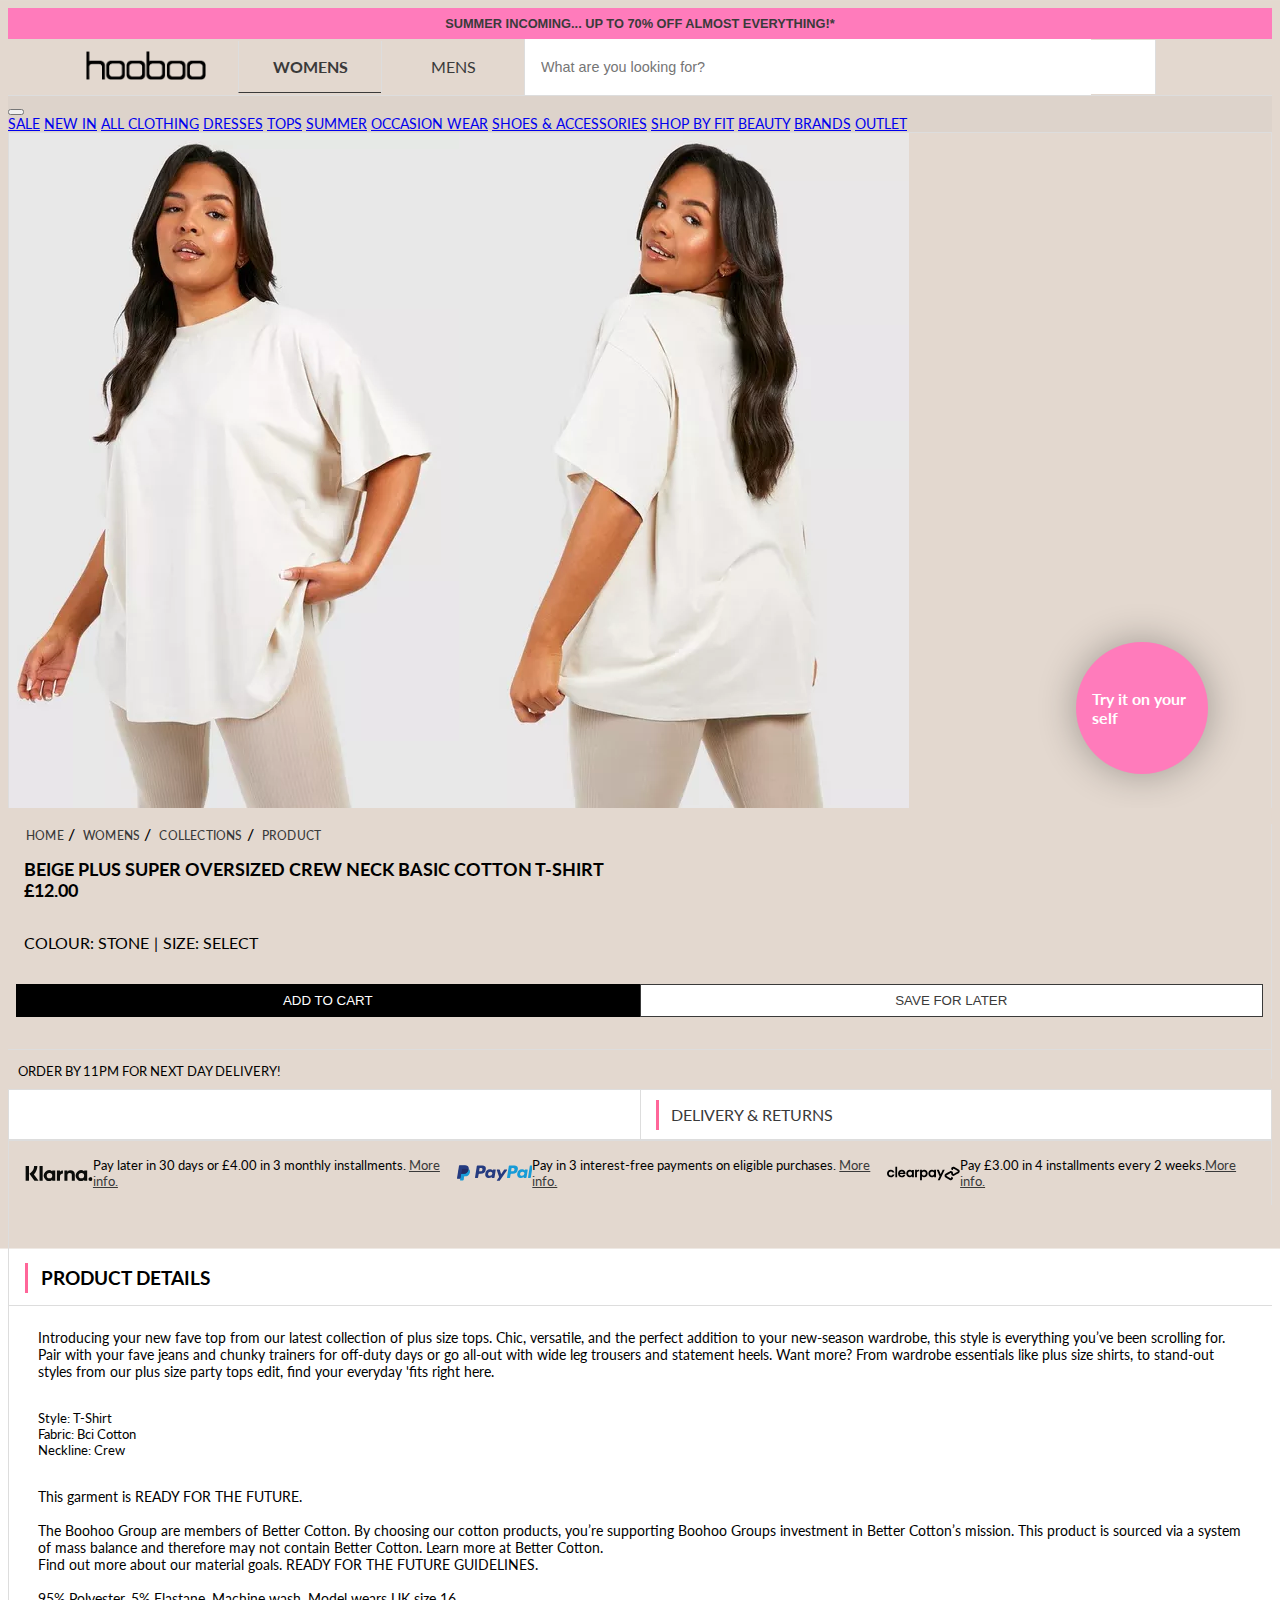
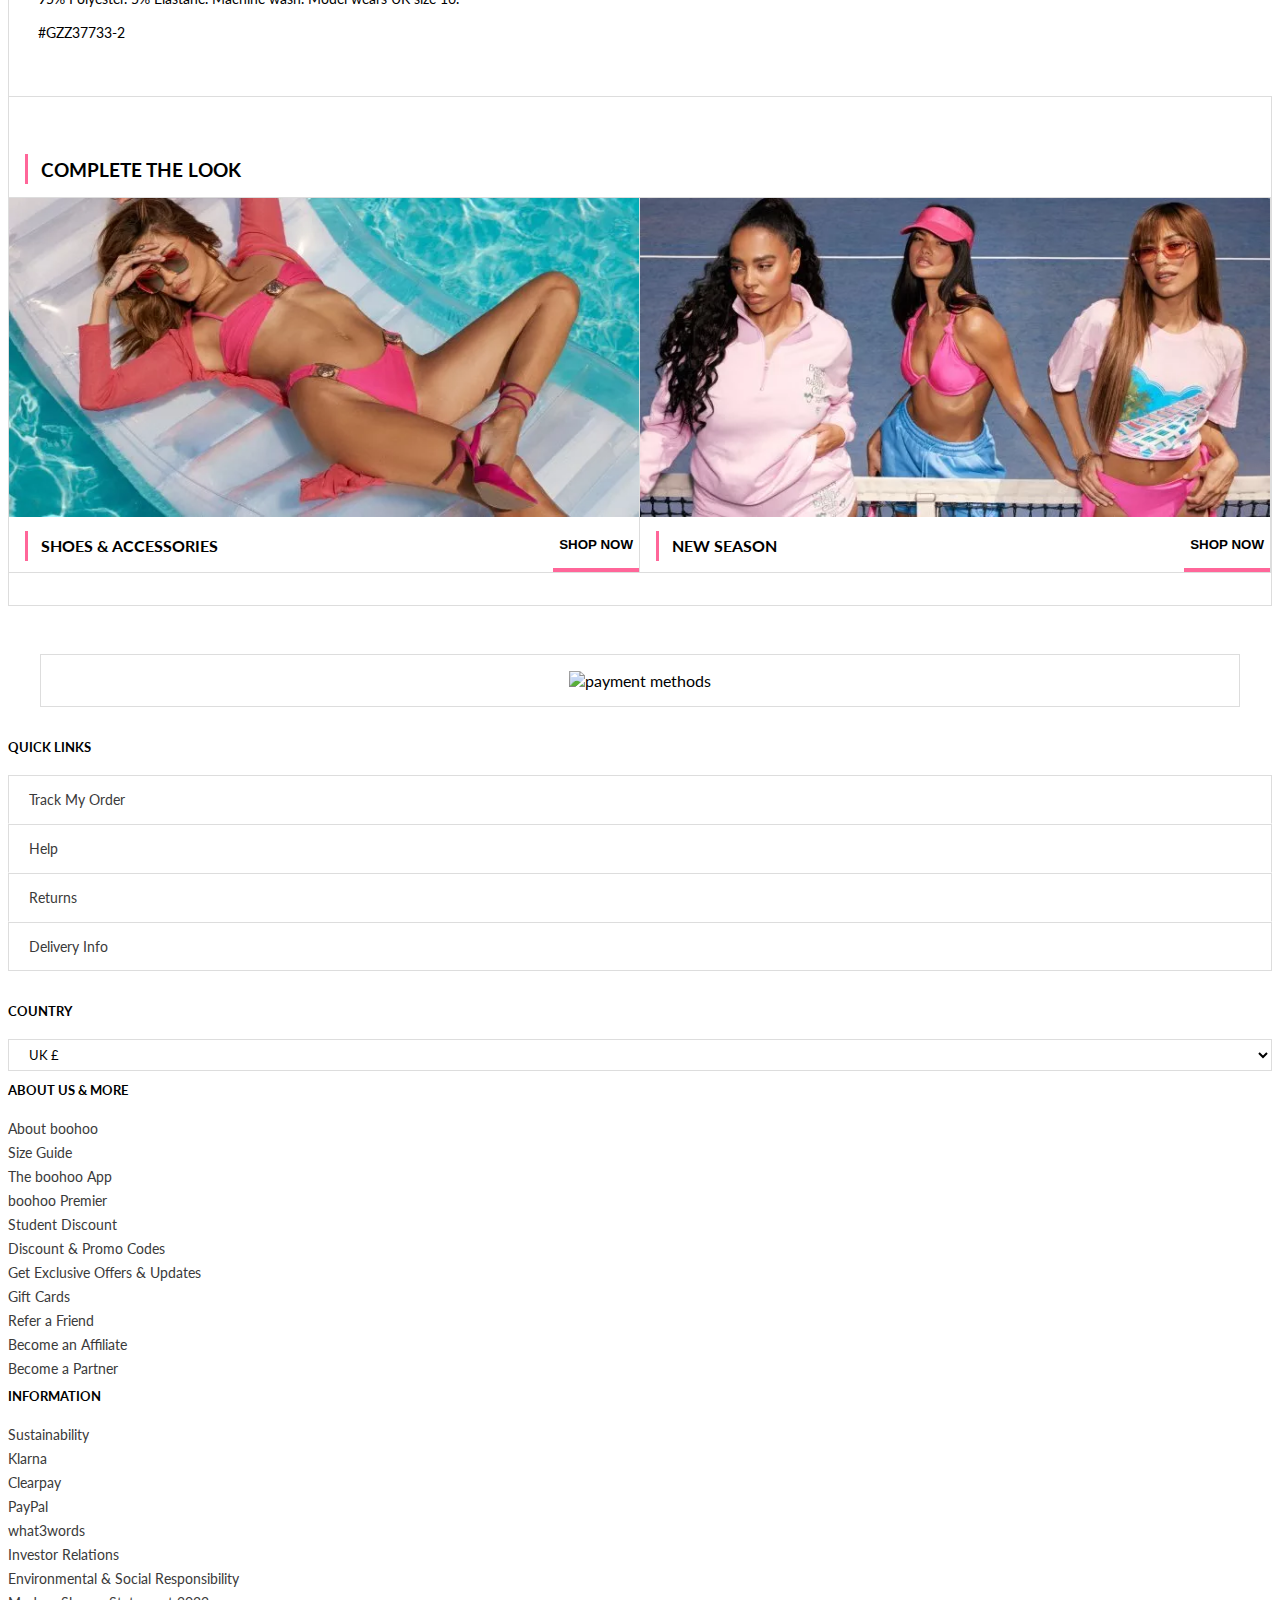
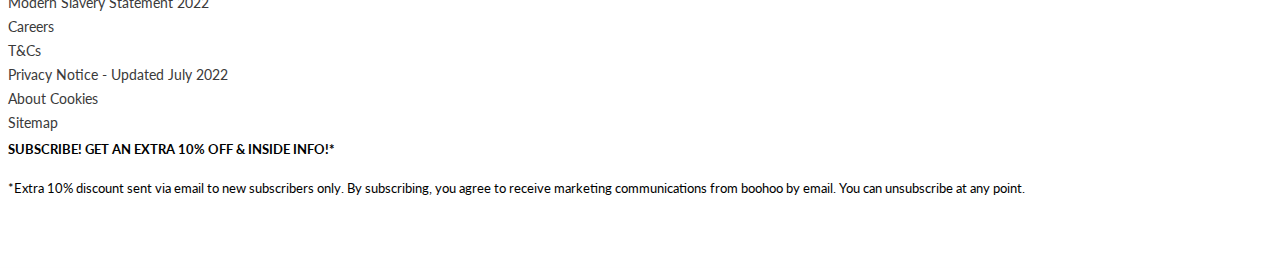
==== commit dcb1b898: "A" ====
--- a/product-one.html
+++ b/product-one.html
@@ -97,6 +97,9 @@
             align-items: center;
         }
 
+        #product-returns{
+            background: #fff;
+        }
         #product-returns,
         #product-images {
             border: 1px solid #ddd;
@@ -111,7 +114,7 @@
         #product-images div {
             display: flex;
             overflow: hidden;
-            position:relative;
+            position: relative;
         }
 
         #product-similar h1,
@@ -193,14 +196,14 @@
 
         .product-details_buy_buttons button:first-child {
             background: #000;
-            width: 60%;
+            width:50%;
         }
 
         .product-details_buy_buttons button:last-child {
             background: #fff;
             color: #3a3a3a;
             border: 1px solid;
-            width: 40%;
+            width: 50%;
             white-space: nowrap;
         }
 
@@ -267,6 +270,30 @@
             font-weight: bold;
             border-bottom: 4px solid #f69;
             padding-bottom: 1rem;
+        }
+
+        @media only screen and (max-width: 600px) {
+            .product-details_send_warning {
+                margin-top: 5px;
+            }
+
+            .b-returns div:first-child {
+                display: none;
+            }
+
+            .b-returns div:last-child {
+                width: 100%;
+            }
+
+            .product-details_payment_methods p {
+                display: none;
+            }
+
+            .product-details_buy_buttons button:first-child,
+            .product-details_buy_buttons button:last-child {
+                width: 50%;
+            }
+
         }
     </style>
     <script src="https://unpkg.com/feather-icons"></script>
@@ -281,7 +308,7 @@
         </div>
         <div class="first-navigation">
             <div class="first-navigation_logo">
-                <img src="./assets/img/logo.png" alt="" style=" width: 120px; ">
+                <a href="./index.html"><img src="./assets/img/logo.png" alt="" style=" width: 120px; "></a>
             </div>
             <div class="first-navigation_gender_container">
                 <a href="#" class="first-navigation_womens">WOMENS</a>
@@ -333,14 +360,16 @@
     </div>
     <div class="container" style="padding-bottom:1rem;">
         <div class="row">
-            <div class="col-8" id="product-images">
+            <div class="col-md-8 col-sm-12" id="product-images">
                 <div>
-                    <a href="./trend-vr.html" style=" position: absolute; background: #ff7bbb; text-decoration: none; color: #fff; font-weight: bold; padding: 1rem; border-radius: 50%; width: 100px; height: 100px; display: flex; align-items: center; right: 5%; justify-content: center; bottom: 5%; box-shadow: 0 0 38px rgba(0,0,0,.3); "><span>Try it on your self</span></a>
+                    <a href="./trend-vr.html" id="try-it-link"
+                        style=" position: absolute; background: #ff7bbb; text-decoration: none; color: #fff; font-weight: bold; padding: 1rem; border-radius: 50%; width: 100px; height: 100px; display: flex; align-items: center; right: 5%; justify-content: center; bottom: 5%; box-shadow: 0 0 38px rgba(0,0,0,.3); "><span>Try
+                            it on your self</span></a>
                     <img src="./assets/img/product-one_picture_1.webp" alt="">
                     <img src="./assets/img/product-one_picture_2.webp" alt="">
                 </div>
             </div>
-            <div class="col-4" id="product-details">
+            <div class="col-md-4 col-sm-12" id="product-details">
                 <nav class="b-breadcrumbs">
                     <ol class="b-breadcrumbs-list" itemscope="" itemtype="https://schema.org/BreadcrumbList">
                         <li class="b-breadcrumbs-item">
@@ -465,7 +494,7 @@
                     <p>Pay £3.00 in 4 installments every 2 weeks.<a href="#">More info.</a></p>
                 </div>
             </div>
-            <div class="col-6 b-product_section m-description" id="product-description">
+            <div class="col-md-6 col-sm-12 b-product_section m-description" id="product-description">
                 <h1><span>PRODUCT DETAILS</span></h1>
                 <p>
                     Introducing your new fave top from our latest collection of plus size tops. Chic, versatile, and the
@@ -497,7 +526,7 @@
                     #GZZ37733-2
                 </p>
             </div>
-            <div class="col-6 b-product_section" id="product-similar">
+            <div class="col-md-6 col-sm-12 b-product_section" id="product-similar">
                 <h1><span>COMPLETE THE LOOK</span></h1>
                 <div style=" display: flex; ">
                     <div style=" border-right: 1px solid #ddd; border-bottom: 1px solid #ddd;">
@@ -533,7 +562,7 @@
 
     <footer class="container">
         <div class="row">
-            <div class="col-2" id="quick-links">
+            <div class="col-md-2 col-sm-12" id="quick-links">
                 <h2>QUICK LINKS</h2>
                 <ul>
                     <li><a href="#">Track My Order</a></li>
@@ -548,7 +577,7 @@
                     <option value="us">U.S. $</option>
                 </select>
             </div>
-            <div class="col-3" id="about_us">
+            <div class="col-md-3 col-sm-12" id="about_us">
                 <h2>ABOUT US & MORE</h2>
                 <ul>
                     <li><a href="#">About boohoo</a></li>
@@ -564,7 +593,7 @@
                     <li><a href="#">Become a Partner</a></li>
                 </ul>
             </div>
-            <div class="col-3" id="information">
+            <div class="col-md-3 col-sm-12" id="information">
                 <h2>INFORMATION</h2>
                 <ul>
                     <li><a href="#">Sustainability</a></li>
@@ -582,7 +611,7 @@
                     <li><a href="#">Sitemap</a></li>
                 </ul>
             </div>
-            <div class="col-3" id="subscribe">
+            <div class="col-md-3 col-sm-12" id="subscribe">
                 <h2>SUBSCRIBE! GET AN EXTRA 10% OFF & INSIDE INFO!*</h2>
                 <span style="font-size:.8rem">
                     *Extra 10% discount sent via email to new subscribers only. By subscribing, you agree to receive
@@ -601,6 +630,14 @@
     <script>
         feather.replace()
     </script>
+    <script>
+        document.getElementById('try-it-link').addEventListener('click', function (event) {
+            event.preventDefault(); // Evita que el enlace cambie la URL
+
+            // Carga el contenido de trend-vr.html en el div con id "product-images"
+            document.getElementById('product-images').innerHTML = '<object type="text/html" data="./trend-vr.html" style="width:100%; height:600px"></object>';
+        });
+    </script>
 </body>
 
 </html>--- a/assets/css/styles.css
+++ b/assets/css/styles.css
@@ -1,5 +1,16 @@
 body {
-    background: #f8f8f8;
+    /* Permalink - use to edit and share this gradient: https://colorzilla.com/gradient-editor/#e3d8cf+0,e3d8cf+36,ffffff+36 */
+    background: rgb(227, 216, 207);
+    /* Old browsers */
+    background: -moz-linear-gradient(top, rgba(227, 216, 207, 1) 0%, rgba(227, 216, 207, 1) 36%, rgba(255, 255, 255, 1) 36%);
+    /* FF3.6-15 */
+    background: -webkit-linear-gradient(top, rgba(227, 216, 207, 1) 0%, rgba(227, 216, 207, 1) 36%, rgba(255, 255, 255, 1) 36%);
+    /* Chrome10-25,Safari5.1-6 */
+    background: linear-gradient(to bottom, rgba(227, 216, 207, 1) 0%, rgba(227, 216, 207, 1) 36%, rgba(255, 255, 255, 1) 36%);
+    /* W3C, IE10+, FF16+, Chrome26+, Opera12+, Safari7+ */
+    filter: progid:DXImageTransform.Microsoft.gradient(startColorstr='#e3d8cf', endColorstr='#ffffff', GradientType=0);
+    /* IE6-9 */
+
     font-family: 'Lato', sans-serif;
     /* font:13px/1.2 "Lato","Helvetica Neue","Helvetica","Arial","Nimbus Sans L","Nimbus Sans D OT","Liberation Sans",sans-serif */
 }
@@ -41,7 +52,7 @@
 .first-navigation .first-navigation_search input {
     height: 54px;
     width: 90%;
-    padding-left:1rem;
+    padding-left: 1rem;
     border: 0;
     border-left: 1px solid #ddd;
 }
@@ -200,6 +211,63 @@
     margin-bottom: 5px;
 }
 
-.navbar.navbar-expand-lg.bg-body-tertiary{
-    border-bottom:1px solid #ddd
-}+.navbar.navbar-expand-lg.bg-body-tertiary {
+    border-bottom: 1px solid #ddd;
+    background-color: #ddd3cb !important;
+}
+
+/* RESPONSIVE */
+@media only screen and (max-width: 600px) {
+    .first-navigation {
+        display: none;
+    }
+
+    .navbar-nav .nav-profile {
+        display: flex;
+    }
+
+    .navbar-nav .nav-form {
+        display: flex;
+        justify-content: space-between;
+        margin-top: 15px;
+        margin-bottom: 10px;
+    }
+
+    .navbar-nav .nav-form input {
+        width: 100%;
+        padding: 0.5rem;
+    }
+
+    .navbar-nav .nav-form input,
+    .navbar-nav .nav-form button {
+        border: 0;
+        border-radius: 2px;
+    }
+
+    .navbar-nav .nav-profile a {
+        margin-right: 10px;
+    }
+
+    footer #quick-links,
+    footer #information,
+    footer #subscribe,
+    footer #about_us {
+        margin-top: 1rem;
+        margin-bottom: 1rem;
+    }
+
+
+    .hide_mobile {
+        display: none;
+    }
+    .hide_desktop{
+        display:block
+    }
+}
+.hide_desktop{
+    display:none
+}
+.hide_mobile {
+    display: block;
+}
+/* RESPONSIVE */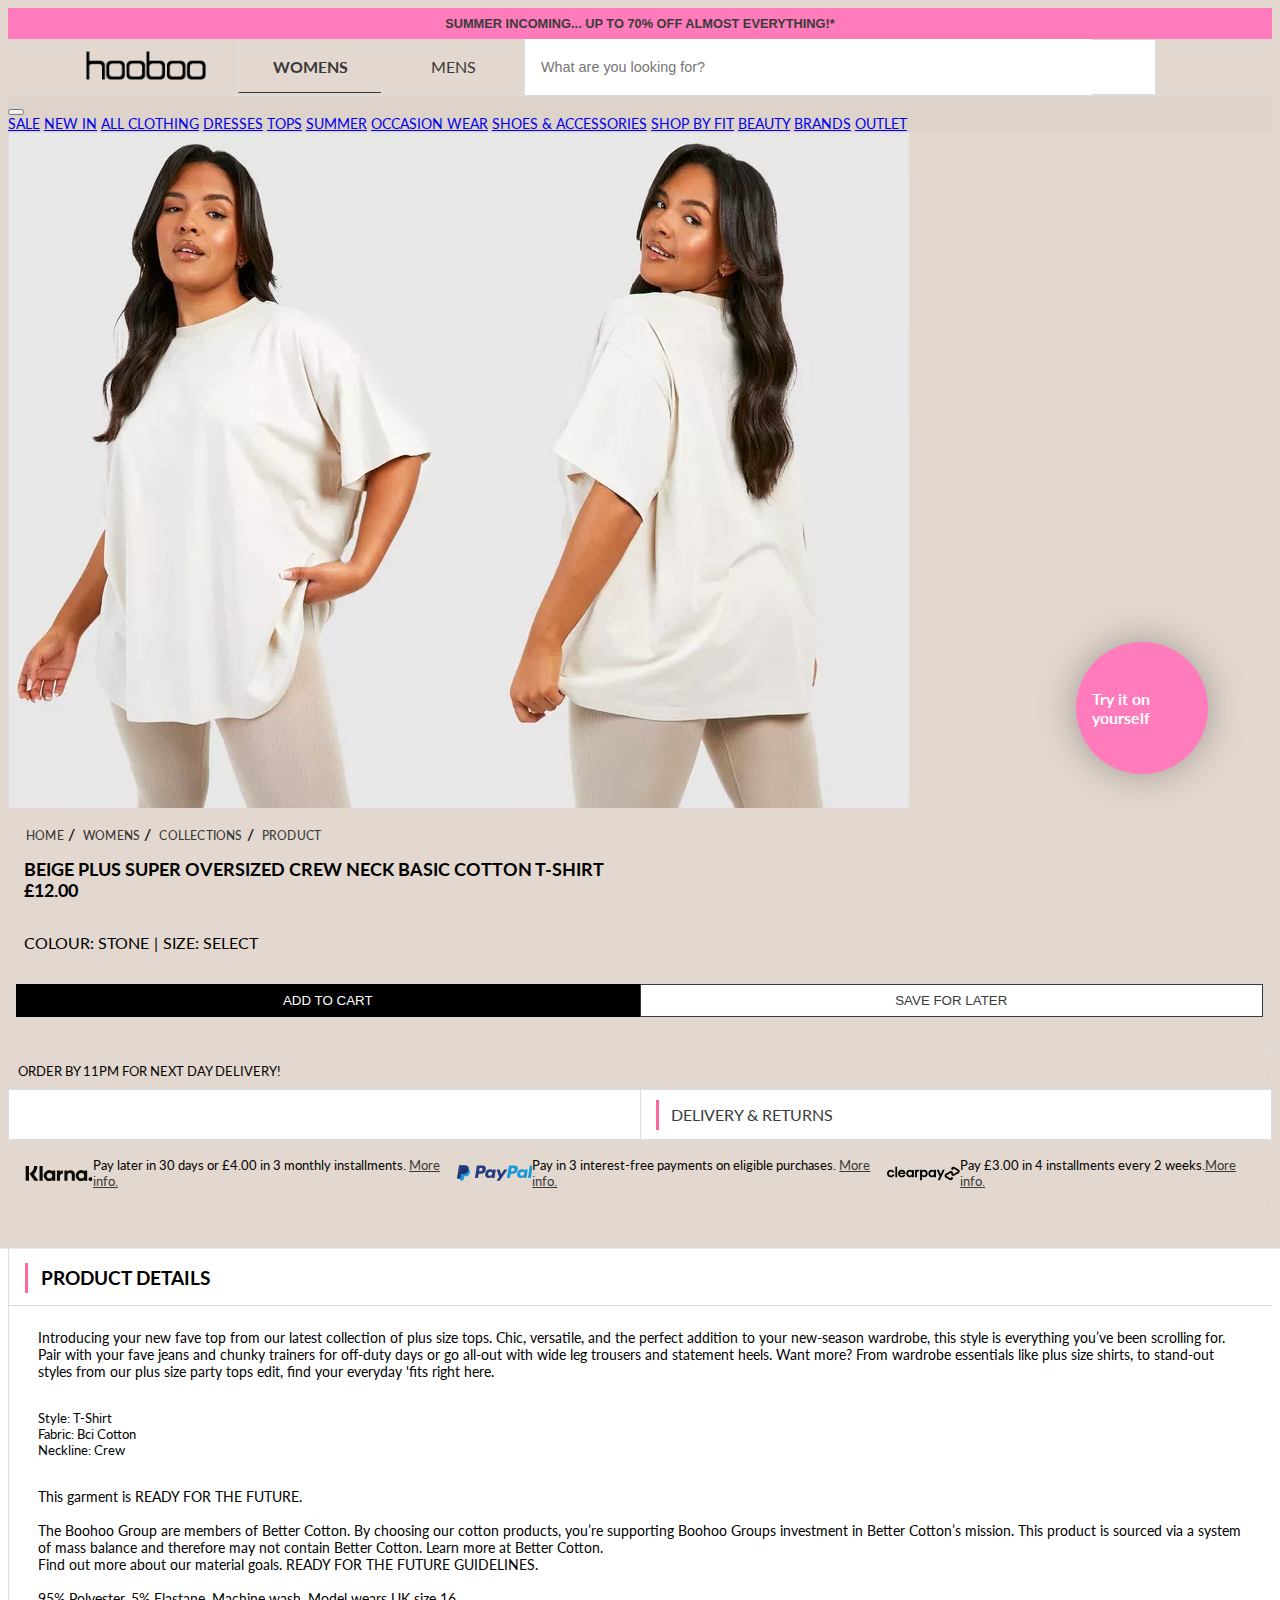
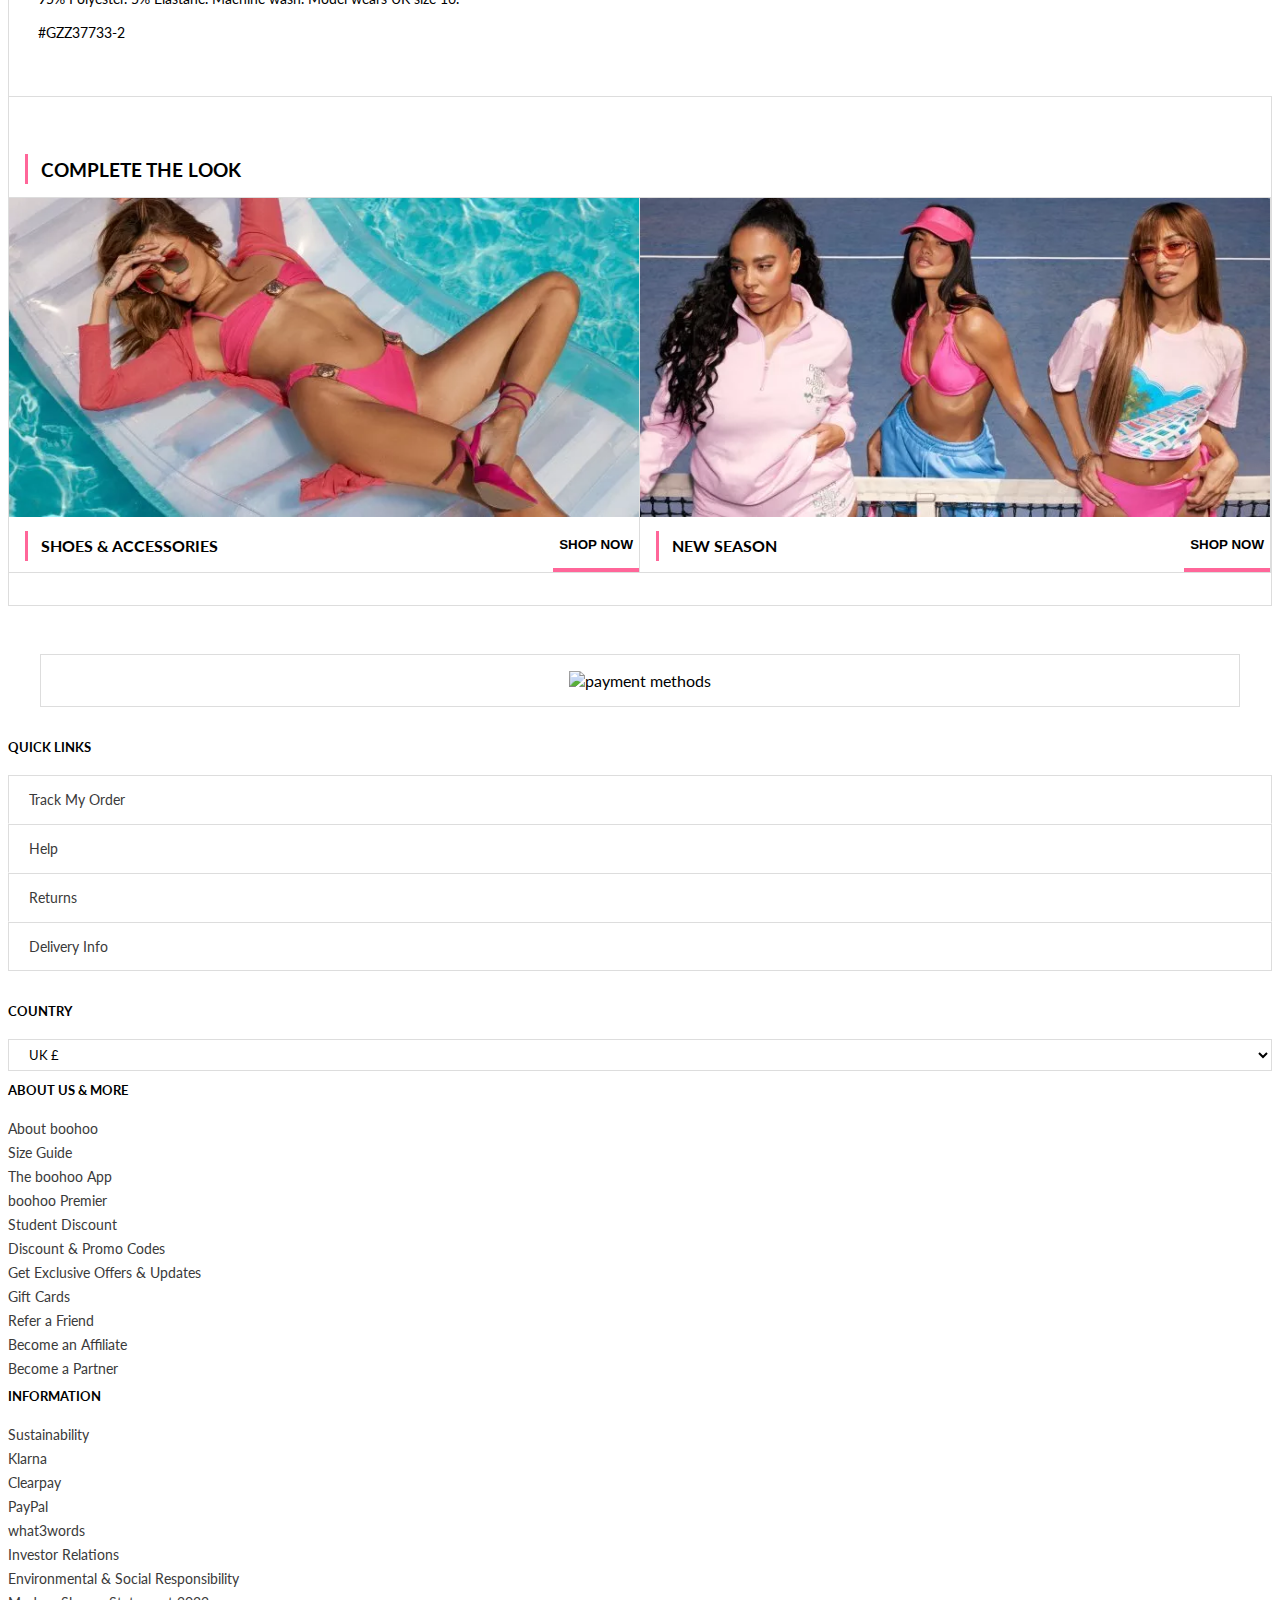
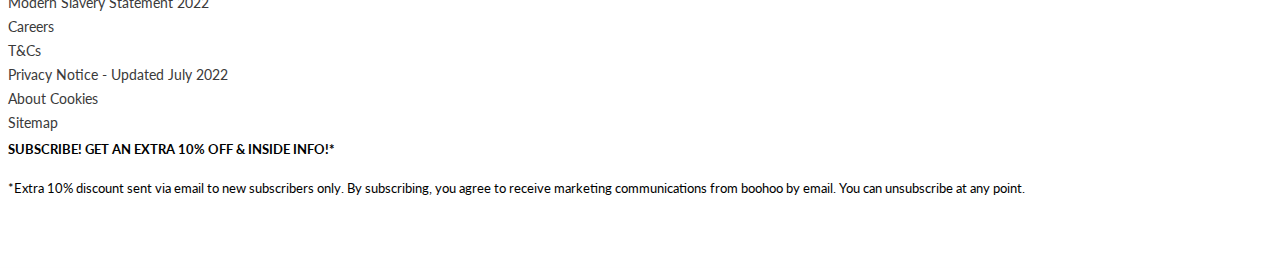
==== commit 452a764c: "Changes to text" ====
--- a/product-one.html
+++ b/product-one.html
@@ -364,7 +364,7 @@
                 <div>
                     <a href="./trend-vr.html" id="try-it-link"
                         style=" position: absolute; background: #ff7bbb; text-decoration: none; color: #fff; font-weight: bold; padding: 1rem; border-radius: 50%; width: 100px; height: 100px; display: flex; align-items: center; right: 5%; justify-content: center; bottom: 5%; box-shadow: 0 0 38px rgba(0,0,0,.3); "><span>Try
-                            it on your self</span></a>
+                            it on yourself</span></a>
                     <img src="./assets/img/product-one_picture_1.webp" alt="">
                     <img src="./assets/img/product-one_picture_2.webp" alt="">
                 </div>
--- a/assets/css/styles.css
+++ b/assets/css/styles.css
@@ -257,17 +257,17 @@
     }
 
 
-    .hide_mobile {
-        display: none;
-    }
-    .hide_desktop{
-        display:block
-    }
-}
-.hide_desktop{
-    display:none
-}
-.hide_mobile {
+    .show_on_mobile {
+        display: block;
+    }
+    .hide_on_mobile{
+        display:none;
+    }
+}
+.show_on_desktop {
     display: block;
 }
+.hide_on_desktop{
+    display:none;
+}
 /* RESPONSIVE */